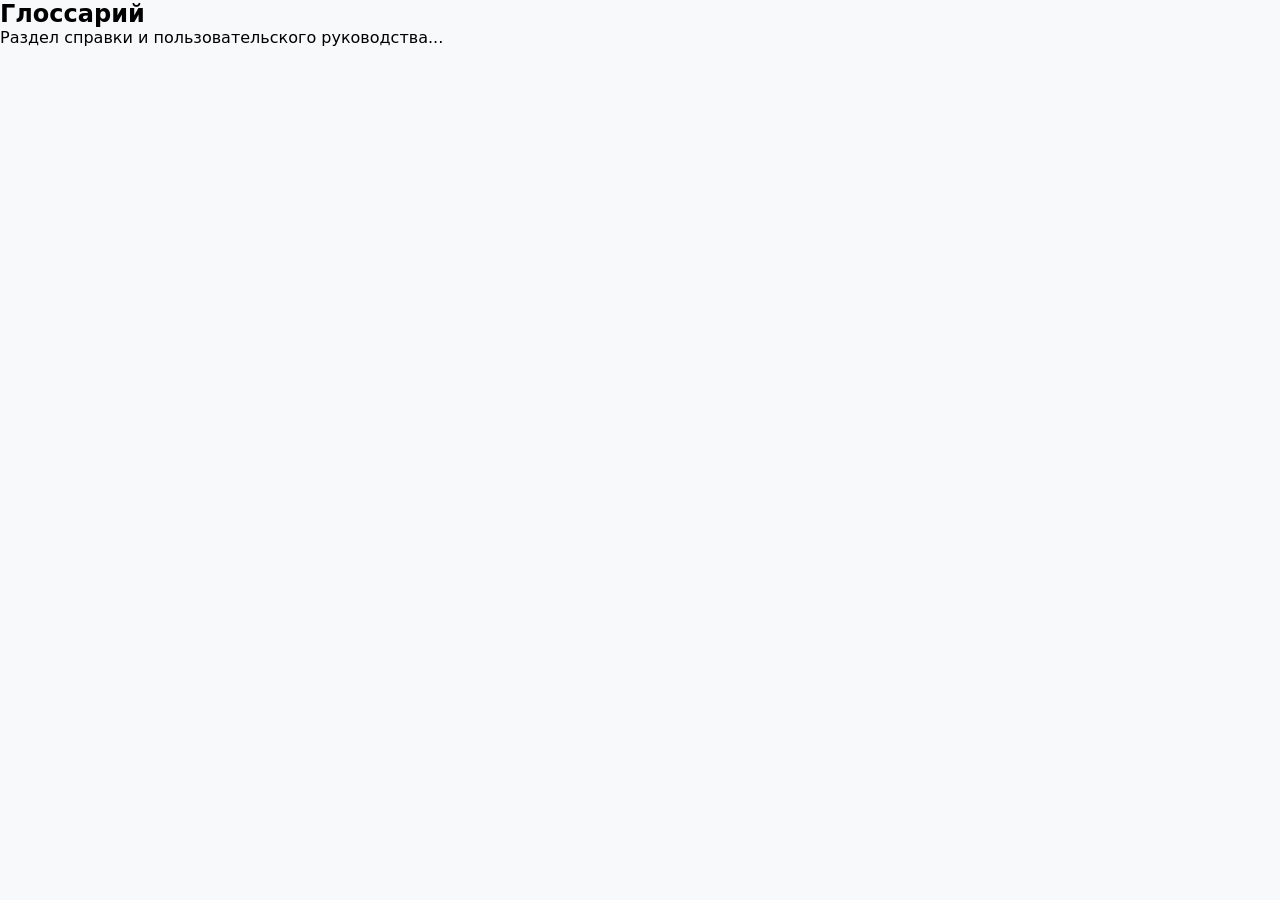
==== static/html/help.html @ 81557781 "Сделана кнопка "?" для главного окна и форма Глоссария для него" ====
<!DOCTYPE html>
<html lang="ru">
<head>
    <meta charset="UTF-8">
    <meta name="viewport" content="width=device-width, initial-scale=1.0">
    <title>Help Page </title>
    <link rel="stylesheet" href="/static/css/style.css">
    <link rel="stylesheet" href="/static/css/help.css">
</head>
<body>
    <div class="help-main-card">
        <h2>Глоссарий</h2>
        <p>Раздел справки и пользовательского руководства...</p>
        </div>

</body>
</html>
---- static/css/style.css ----
html, body {
    /* Минимальная ширина всей страницы должна быть не меньше вашей формы + запас под кнопки */
    min-width: 1900px !important; /* Настройте это число (например, 850px или 900px), чтобы влезли и форма, и кнопки справа */
    overflow-x: auto !important;  /* Позволяет появляться горизонтальной прокрутке */
}

* {
    margin: 0;
    padding: 0;
    box-sizing: border-box;
}

body {
    font-family: system-ui, sans-serif;
    background-color: #f8f9fa;
    margin: 0;
    height: 100vh;
    display: flex;
    flex-direction: column;
}

header {
    background-color: #1e40af;
    color: white;
    padding: 2px 0px;
    box-shadow: 0 2px 5px rgba(0,0,0,0.1);
    border-radius: 0 0 12px 12px; /* скругление снизу */

}

header h1 {
    font-size: 1.55rem;
    font-weight: 700;
    padding-left: 30px;
}

/* Основной контейнер */
.main-container {
    position: relative;
    display: flex;
    align-items: stretch;
    gap: 10px; /*между фреймами*/
    width: 100%;
    max-width: 1200px;
    min-width: 650px !important;
    box-sizing: border-box;
    margin: 5px 0 0 5px;     /* ещё сильнее влево */
    padding: 0 1px;
}

.form-card {
    align-self: flex-start;
    width: 420px;
    flex-shrink: 0;
    background: white;
    border-radius: 12px;
    box-shadow: 0 4px 15px rgba(0,0,0,0.1);
    padding: 15px;        /* уменьшили отступы внутри карточки */
    box-sizing: border-box;
}

.form-row {
    display: flex;
    justify-content: space-between;
    align-items: center;
    gap: 5px;
    margin-bottom: 10px; /*сократить расстояние между titles+inputs*/

}

.form-label {
    min-width: 120px;
    text-align: right;
    font-weight: 600;
    color: #374151;
    font-size: 1.05rem;
    flex-shrink: 0;
}

.input-field {
    width: 100%;     /* Насильно заставляем инпут занять только ширину карточки */
    box-sizing: border-box;
}

.input-field:focus {
    border-color: #3b82f6;
    outline: none;
    box-shadow: 0 0 0 3px rgba(59, 130, 246, 0.15);
}
/* Чекбоксы */
/* Контейнер для чекбоксов и кнопок */
.controls-row {
    display: flex;
    justify-content: space-between;
    align-items: flex-start;
    margin-top: 10px;
    gap: 40px;
}

.checkboxes {
    display: flex;
    flex-direction: column;
    gap: 12px;
}

.checkbox-label {
    display: flex;
    align-items: center;
    gap: 8px;
    font-size: 1.05rem;
    color: #374151;
    /*cursor: pointer;*/
}

/* Кнопки справа */
.action-buttons {
    display: flex;
    flex-direction: column;
    gap: 5px;
    min-width: 20px;
    margin-left: 20px;
}

.btn-secondary {
    padding: 5px 10px;
    background-color: #64748b;
    color: white;
    border: none;
    border-radius: 8px;
    font-size: 1rem;
    /*cursor: pointer;*/
    transition: background-color 0.2s;
    white-space: nowrap;
}

.btn-secondary:hover {
    background-color: #3b82f6;
}

.input-field {
    width: 260px;
    padding: 12px 16px;
    border: 2px solid #d1d5db;
    border-radius: 8px;
    font-size: 1.05rem;
    color: #1f2937;
}

.input-field::placeholder {
    color: #9ca3af;        /* серый цвет */
    font-style: italic;    /* наклонный текст */
}


.input-field:focus {
    border-color: #3b82f6;
    outline: none;
    box-shadow: 0 0 0 3px rgba(59, 130, 246, 0.15);
}

.ues-row {
    width: 120px;
    flex-shrink: 0;
     /* Задаем четкую ширину для УЭС */
    height: 100px;
    flex-shrink: 0; /* Запрещаем ей сжиматься */
    background: white;
    border-radius: 12px;
    box-shadow: 0 4px 15px rgba(0,0,0,0.1);
    padding: 20px;
    box-sizing: border-box;
}

/*    max-width: 520px;
    margin: 5px 0 0 5px;     /* ещё сильнее влево
    padding: 0 1px;
    */

.option-card2 {
    position: relative;

    width: 180px;
    min-height: 200px;

    background: white;
    border-radius: 12px;
    box-shadow: 0 4px 15px rgba(0,0,0,0.1);

    padding: 15px;
}

.option-title2 {
    font-weight: 600;
    color: #374151;
    font-size: 1.05rem;

    /* Добавляем отступ снизу, чтобы чекбоксы опустились ниже */
    margin-bottom: 6px;
    margin-left: -4px;
    margin-top: -11px;
}

/* Контейнер с чекбоксами (ЛВС, ЦОД) */
.option-content2 {
    display: flex;
    flex-direction: column;
    gap: 4px; /* Расстояние между самими чекбоксами */

    /* ВОТ ЗДЕСЬ двигаем чекбоксы правее относительно заголовка */
    margin-left: 10px;
    font-size: 1.05rem;
    color: #374151;
}
/*фильтр регионов*/

/* Блок "Фильтр по регионам" */

/* Блоки фильтров (УЗС, Регионы, Оборудование) */
.filter-block-region {
    width: 380px;
    flex-shrink: 0;
     /* Задаем четкую ширину для УЭС */
    height: 140px;
    flex-shrink: 0; /* Запрещаем ей сжиматься */
    background: white;
    border-radius: 12px;
    box-shadow: 0 4px 15px rgba(0,0,0,0.1);
    padding: 20px;
    box-sizing: border-box;
}

.filter-title {
    font-weight: 600;
    color: #374151;
    font-size: 1.05rem;
    margin-bottom: 6px;
    margin-left: -4px;
    margin-top: -11px;
}

.filter-content {
    display: grid;
    grid-template-columns: repeat(4, 1fr);
    gap: 8px 30px;
}

.checkbox-item {
    display: flex;
    align-items: center;
    gap: 8px;
    font-size: 1.02rem;
    color: #374151;
    /*cursor: pointer;*/
    white-space: nowrap;
}

.all-checkbox {
    margin-top: 12px;
    padding-top: 0px;

}


/*блок вендоров*/
.filter-block-vendor {
    position: relative;
    width: 700px;
    flex-shrink: 0;
    height: 170px;
    flex-shrink: 0; /* Запрещаем ей сжиматься */
    background: white;
    border-radius: 12px;
    box-shadow: 0 4px 15px rgba(0,0,0,0.1);
    padding: 20px 20px 10px 20px;
    box-sizing: border-box;

}

.filter-title-vendor {
    font-weight: 600;
    color: #374151;
    font-size: 1.05rem;
    margin-bottom: 6px;
    margin-left: -4px;
    margin-top: -11px;
}

.filter-content-vendor {
    display: grid;
    grid-template-columns: repeat(4, 1fr);
    gap: 8px 30px;
}

.checkbox-item-vendor {
    display: flex;
    align-items: center;
    gap: 8px;
    font-size: 1.02rem;
    color: #374151;
    /*cursor: pointer;*/
    white-space: nowrap;
}

.all-checkbox-vendor {
    position: absolute;
    bottom: 10px;           /* расстояние от низа карточки */
    left: 20px;

       /* отступ от левого края */
}

.search-container {
    position: relative;     /* Обязательно: опорная точка для кнопки сохранения */
    display: block;         /* ИСПРАВЛЕНО: убираем flex, чтобы избежать конфликтов */
    text-align: center;     /* ИСПРАВЛЕНО: это гарантированно поставит кнопку "Поиск" строго по центру экрана */
    width: 100%;
    margin-top: -25px;
    margin-bottom: 15px;
    box-sizing: border-box;
    padding: 4px;
}

.btn-search {
    min-width: 170px !important;
    text-align: center;
    width: max-content;      /* ИСПРАВЛЕНО: Кнопка сохранит свою форму и не сожмется */
    background-color: #2563eb;
    color: white;
    border: none;
    border-radius: 10px;
    padding: 12px 30px;      /* Аккуратные внутренние отступы */
    font-size: 1.25rem;
    font-weight: 600;
    cursor: pointer;
    transition: all 0.2s;
    box-shadow: 0 4px 12px rgba(37, 99, 235, 0.3);
    display: block;
    margin-left: 850px !important; /* Подберите этот отступ (примерно половина от 650px минус ширина кнопки) */
    margin-right: auto !important;
}

.btn-search:hover {
    background-color: #1d4ed8;
    transform: translateY(-2px);
    box-shadow: 0 6px 16px rgba(37, 99, 235, 0.4);
}

/*панель вывода*/


/* Панель результатов — ручное позиционирование */
.results-panel {
    flex: 1;              /* Говорим панели: займи всё оставшееся место по вертикали */
    margin: -5px 5px 5px 5px;         /* прижимает к низу */
    background: #ffffff;
    border-radius: 12px;
    box-shadow: 0 4px 15px rgba(0,0,0,0.1);
    overflow: hidden;
    display: flex;
    flex-direction: column;
    min-height: 0;
    max-height: calc(100vh - 250px);

}
/*выводит "выполняется поиск*/

#results-content {
    flex: 1;             /* Занимает всю высоту от top до bottom панели */
    overflow: hidden;    /* Не дает внутреннему <pre> ломать панель */
    background: #ffffff; /* Переносим красивый серый фон сюда */
    padding: 15px;       /* Паддинг для красивых отступов текста от краев */
    box-sizing: border-box;
}

#search-pre {
    background: #ffffff;
    padding: 15px 5px 40px 15px;   /* увеличим нижний padding */
    border-radius: 8px;
    max-height: 75vh;
    overflow-y: auto;
    width: 100%;
    box-sizing: border-box;
    min-height: 0;


}

.btn-search {
    background-color: #2563eb;
    padding: 14px 40px;
    font-size: 1.25rem;
}


.download-container {
    position: absolute;     /* Вырываем из потока */
    right: 5px;             /* Сдвигаем в самый правый край */
    top: 40px;               /* Центрируем по высоте */
    transform: translateY(-50%); /* Идеальное выравнивание по высоте */
    margin: 0;
    padding: 0;
    display: block;

}



/* Кнопка Поиск — большая */


.btn-download {
    width: 180px !important;
    min-width: 180px !important;
    display: inline-block;
    padding: 11px 24px;
    font-size: 1.05rem;
    background-color: #2563eb;
    color: white;
    border: none;
    border-radius: 10px;
    padding: 10px 10px;
    font-size: 0.8rem;
    font-weight: 600;
    cursor: pointer;
    transition: all 0.2s;
    box-shadow: 0 4px 12px rgba(37, 99, 235, 0.3);
    outline: none;
}

.btn-download:hover {
    background-color: #1d4ed8;
    transform: translateY(-2px);
    box-shadow: 0 6px 16px rgba(37, 99, 235, 0.4);
}

/**/

.og-container {
    position: absolute;     /* Вырываем из потока */
    right: 55px;             /* Сдвигаем в самый правый край */
    top: -160px;               /* Центрируем по высоте */
    transform: translateY(-50%); /* Идеальное выравнивание по высоте */
    margin: 0;
    padding: 0;
    display: block;

}

/* Кнопка Поиск — большая */


.og-viewer {
    padding: 11px 24px;
    font-size: 1.05rem;
    background-color: #5563eb;
    color: white;
    border: none;
    border-radius: 10px;
    padding: 8px 30px;
    font-size: 0.8rem;
    font-weight: 600;
    cursor: pointer;
    transition: all 0.2s;
    box-shadow: 0 4px 12px rgba(37, 99, 235, 0.3);
    outline: none;
}

.og-viewer:hover {
    background-color: #5d4ed8;
    transform: translateY(-2px);
    box-shadow: 0 6px 16px rgba(37, 99, 235, 0.4);
}

.nb-container {
    position: absolute;     /* Вырываем из потока */
    right: 55px;             /* Сдвигаем в самый правый край */
    top: -100px;               /* Центрируем по высоте */
    transform: translateY(-50%); /* Идеальное выравнивание по высоте */
    margin: 0;
    padding: 0;
    display: block;

}

/* Кнопка Поиск — большая */


.nb-viewer {
    padding: 11px 24px;
    font-size: 1.05rem;
    background-color: #5563eb;
    color: white;
    border: none;
    border-radius: 10px;
    padding: 10px 30px;
    font-size: 0.8rem;
    font-weight: 600;
    cursor: pointer;
    transition: all 0.2s;
    box-shadow: 0 4px 12px rgba(37, 99, 235, 0.3);
    outline: none;
}

.nb-viewer:hover {
    background-color: #5d4ed8;
    transform: translateY(-2px);
    box-shadow: 0 6px 16px rgba(37, 99, 235, 0.4);
}

/*кнопка help*/



.top-card {
    position: relative; /* ОБЯЗАТЕЛЬНО! */
}

.help-container {
position: absolute;
    top: -35px;      /* Отступ от верхнего края карточки */
    right: 5px;    /* Отступ от правого края карточки */
    z-index: 100;   /* Гарантирует, что кнопка поверх всего и кликабельна */
    margin: 0;      /* Убираем любые отрицательные маржины! */
    padding: 0;
}

.btn-help {
    display: inline-flex;
    align-items: center;
    justify-content: center;
    width: 32px;
    height: 32px;
    border-radius: 50%;
    background-color: #e2e8f0;
    color: #475569;
    border: 1px solid #cbd5e1;
    font-size: 16px;
    font-weight: bold;
    cursor: pointer;
    transition: all 0.2s ease;
    padding: 0;
}

.btn-help:hover {
    background-color: #3b82f6; /* Красивый синий при наведении */
    color: #ffffff;
    border-color: #2563eb;
    box-shadow: 0 2px 6px rgba(59, 130, 246, 0.3);
}
---- static/css/help.css ----
html, body, .og-main-card {
    overflow: hidden !important;
}
html::-webkit-scrollbar,
body::-webkit-scrollbar,
.og-main-card::-webkit-scrollbar {
    display: none !important;
    width: 0 !important;
    height: 0 !important;
}
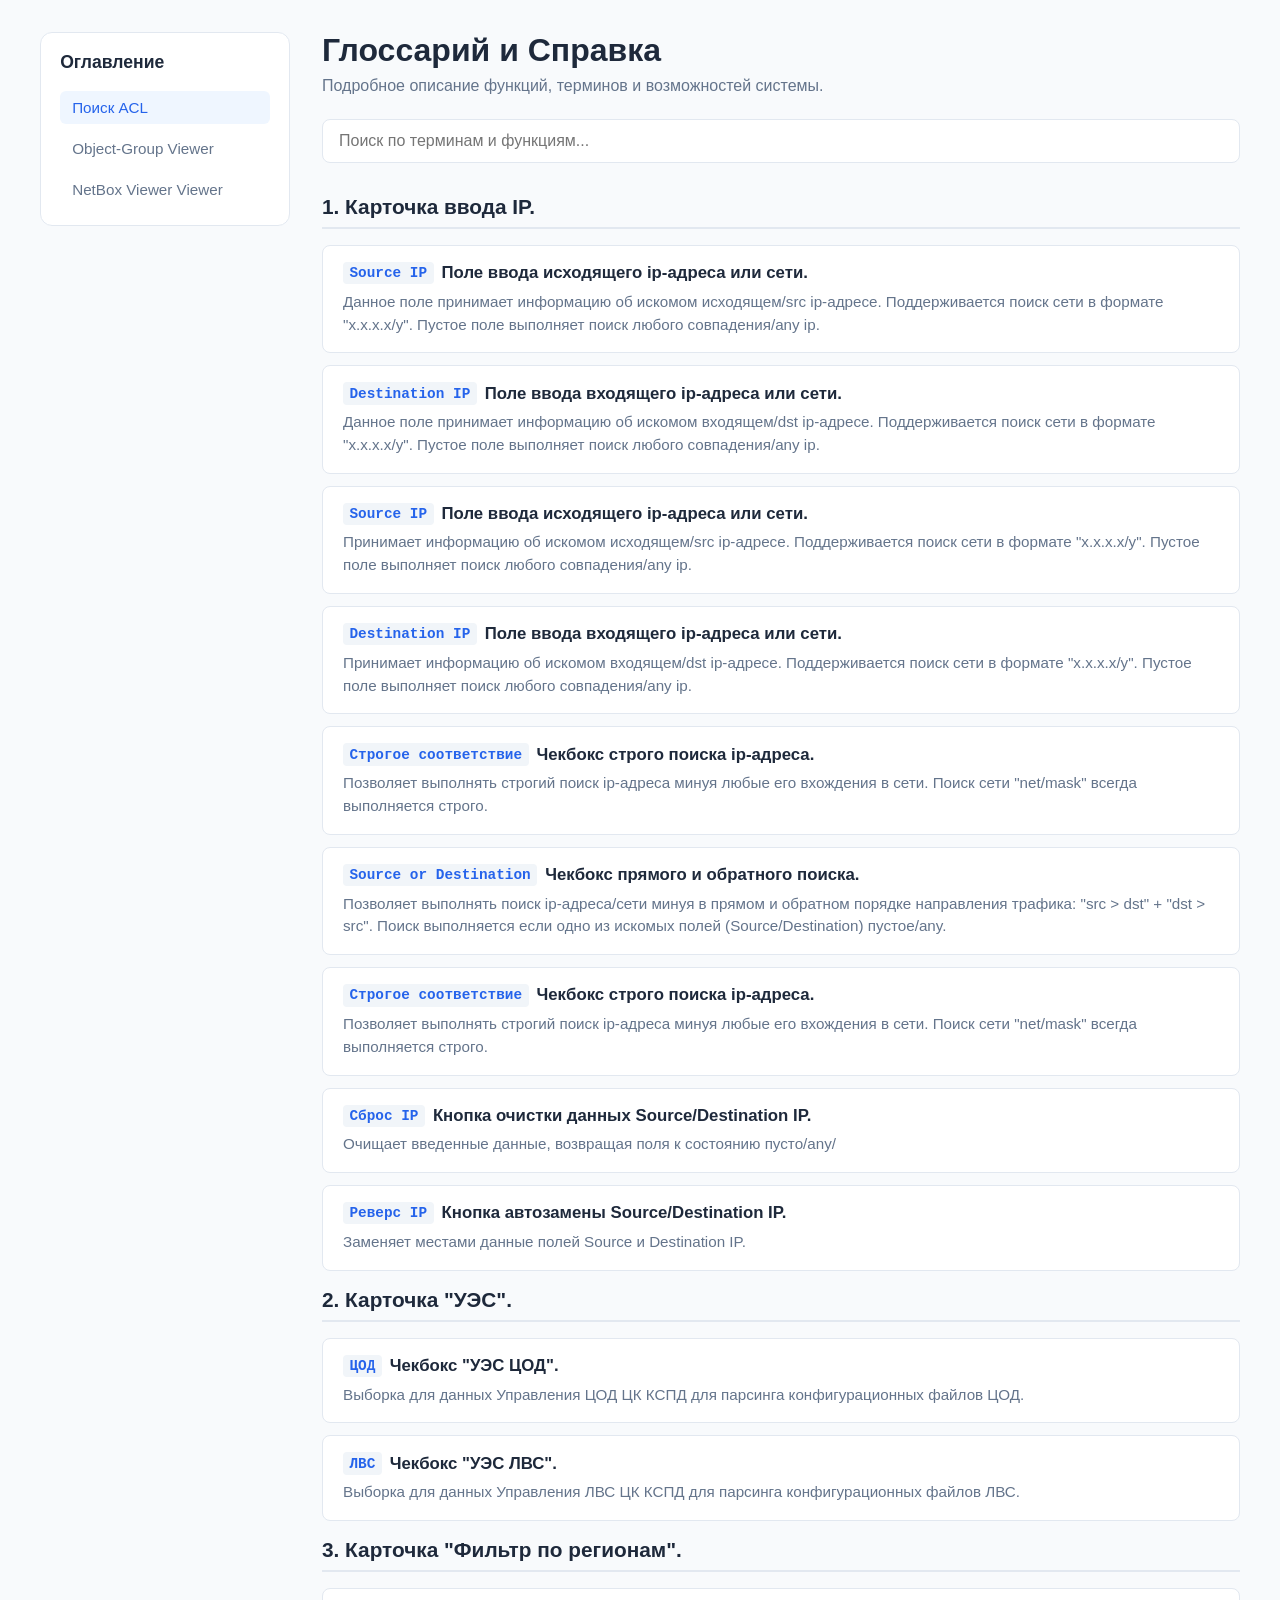
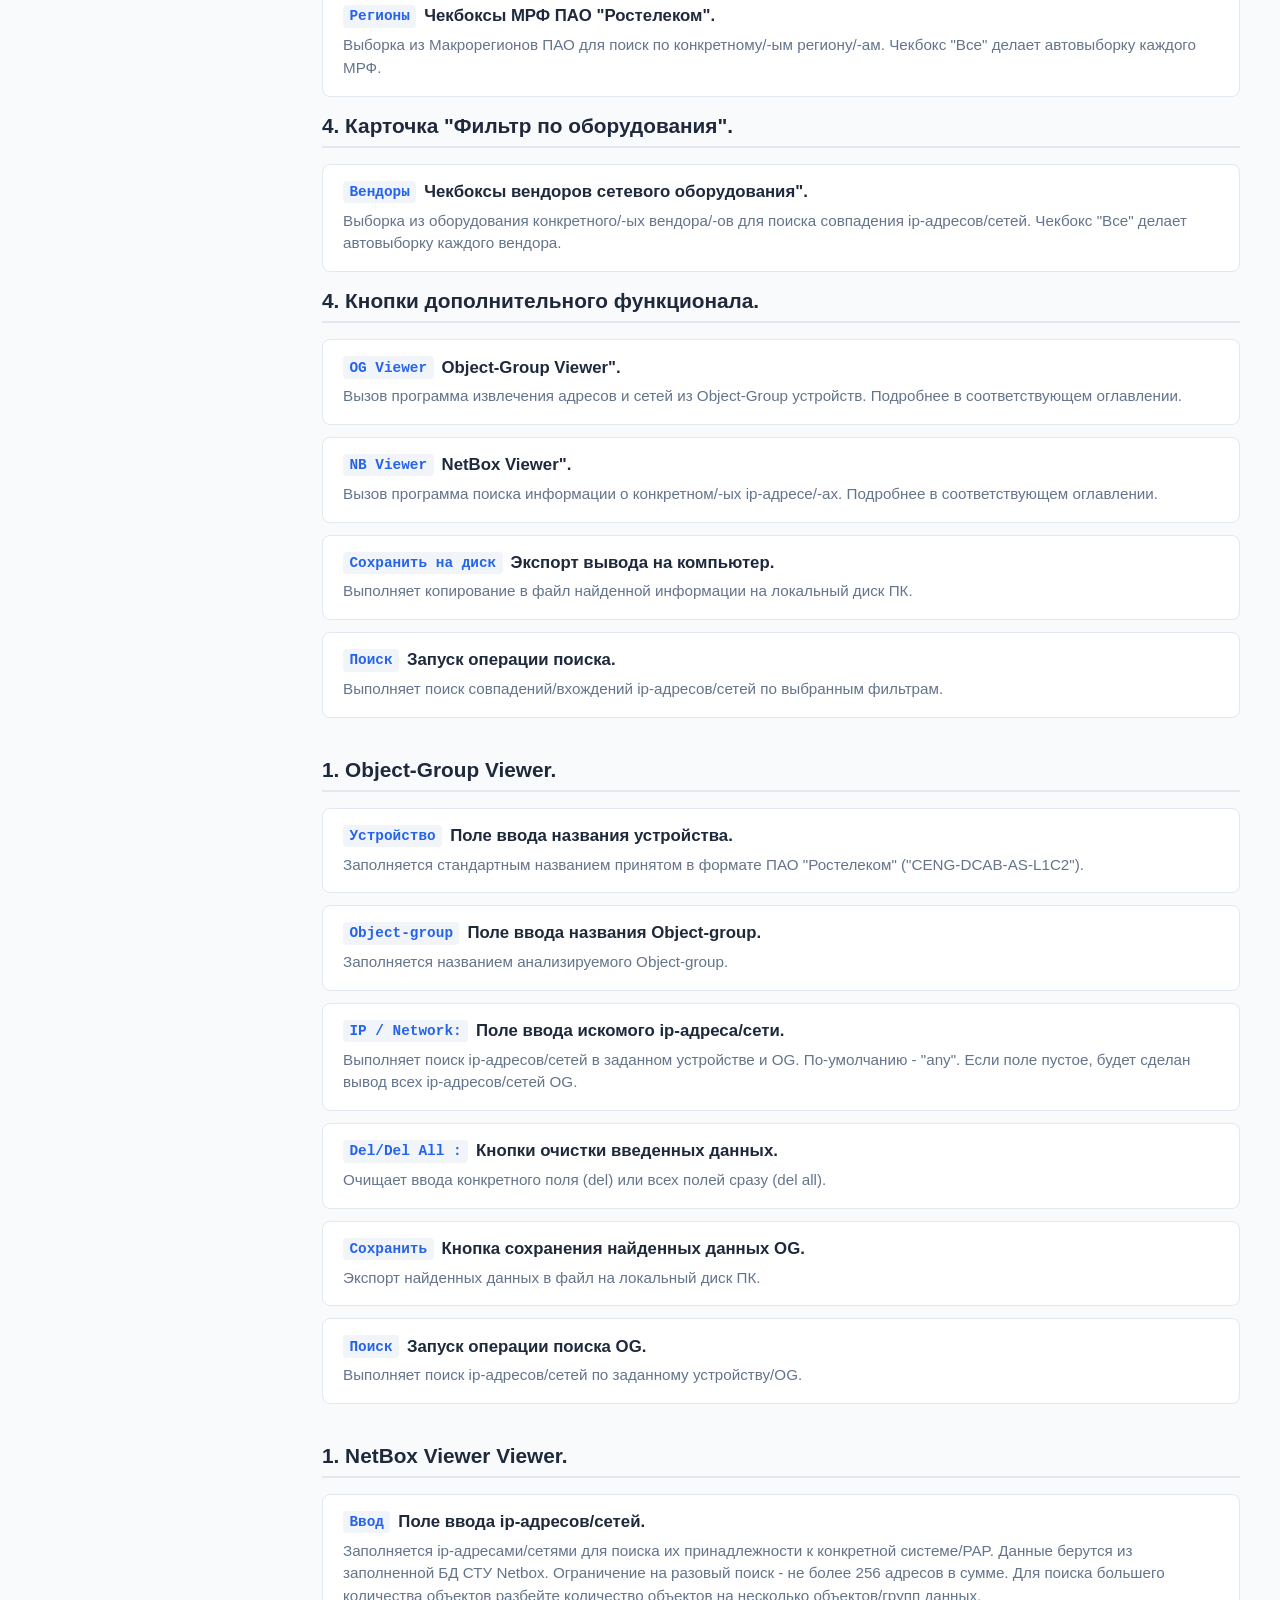
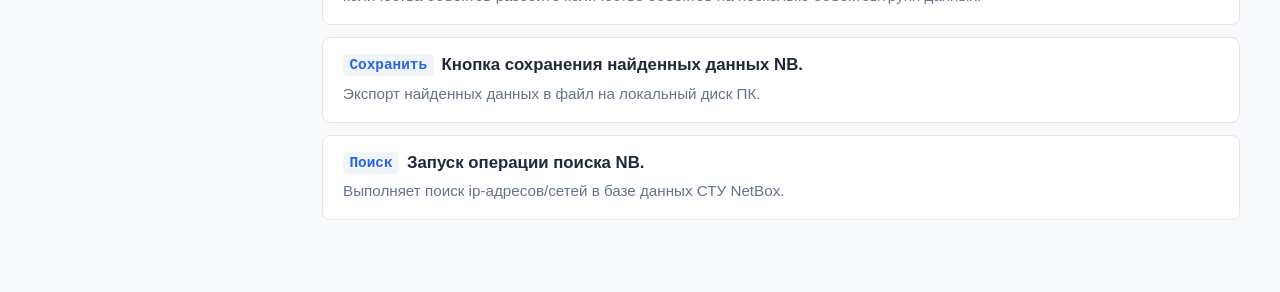
==== commit 941ab3b2: "Страничка глоссария." ====
--- a/static/html/help.html
+++ b/static/html/help.html
@@ -3,15 +3,296 @@
 <head>
     <meta charset="UTF-8">
     <meta name="viewport" content="width=device-width, initial-scale=1.0">
-    <title>Help Page </title>
-    <link rel="stylesheet" href="/static/css/style.css">
+    <title>Глоссарий и Справка</title>
+<!--    <link rel="stylesheet" href="/static/css/style.css">-->
     <link rel="stylesheet" href="/static/css/help.css">
 </head>
 <body>
-    <div class="help-main-card">
-        <h2>Глоссарий</h2>
-        <p>Раздел справки и пользовательского руководства...</p>
-        </div>
-
+    <div class="help-container">
+
+        <!-- Левая панель: Навигация -->
+        <aside class="help-sidebar">
+            <div class="sidebar-sticky">
+                <h3>Оглавление</h3>
+                <nav class="help-nav">
+                    <a href="#block-1" class="nav-link active">Поиск ACL</a>
+                    <a href="#block-2" class="nav-link">Object-Group Viewer</a>
+                    <a href="#block-3" class="nav-link">NetBox Viewer Viewer</a>
+                </nav>
+            </div>
+        </aside>
+
+        <!-- Правая панель: Основной контент -->
+        <main class="help-content">
+
+            <!-- Заголовок и быстрый поиск -->
+            <header class="help-header">
+                <h1>Глоссарий и Справка</h1>
+                <p>Подробное описание функций, терминов и возможностей системы.</p>
+
+                <div class="search-box">
+                    <input type="text" id="helpSearch" placeholder="Поиск по терминам и функциям..." onkeyup="filterHelp()">
+                </div>
+            </header>
+
+            <!-- БЛОК 1 -->
+            <section id="block-1" class="help-section">
+                <h2>1. Карточка ввода IP.</h2>
+
+                <div class="term-card">
+                    <div class="term-title">
+                        <code>Source IP</code> Поле ввода исходящего ip-адреса или сети.
+                    </div>
+                    <div class="term-desc">
+                        Данное поле принимает информацию об искомом исходящем/src ip-адресе. Поддерживается поиcк сети в формате "x.x.x.x/y".
+                        Пустое поле выполняет поиск любого совпадения/any ip.
+                    </div>
+                </div>
+                 <div class="term-card">
+                    <div class="term-title">
+                        <code>Destination IP</code> Поле ввода входящего ip-адреса или сети.
+                    </div>
+                    <div class="term-desc">
+                        Данное поле принимает информацию об искомом входящем/dst ip-адресе. Поддерживается поиcк сети в формате "x.x.x.x/y".
+                        Пустое поле выполняет поиск любого совпадения/any ip.
+                    </div>
+                </div>
+                                <div class="term-card">
+                    <div class="term-title">
+                        <code>Source IP</code> Поле ввода исходящего ip-адреса или сети.
+                    </div>
+                    <div class="term-desc">
+                        Принимает информацию об искомом исходящем/src ip-адресе. Поддерживается поиcк сети в формате "x.x.x.x/y".
+                        Пустое поле выполняет поиск любого совпадения/any ip.
+                    </div>
+                </div>
+                 <div class="term-card">
+                    <div class="term-title">
+                        <code>Destination IP</code> Поле ввода входящего ip-адреса или сети.
+                    </div>
+                    <div class="term-desc">
+                        Принимает информацию об искомом входящем/dst ip-адресе. Поддерживается поиcк сети в формате "x.x.x.x/y".
+                        Пустое поле выполняет поиск любого совпадения/any ip.
+                    </div>
+                </div>
+
+                <div class="term-card">
+                    <div class="term-title">
+                        <code>Строгое соответствие</code> Чекбокс строго поиска ip-адреса.
+                    </div>
+                    <div class="term-desc">
+                        Позволяет выполнять строгий поиск ip-адреса минуя любые его вхождения в сети.
+                        Поиск сети "net/mask" всегда выполняется строго.
+                    </div>
+                </div>
+
+                            <div class="term-card">
+                    <div class="term-title">
+                        <code>Source or Destination</code> Чекбокс прямого и обратного поиска.
+                    </div>
+                    <div class="term-desc">
+                        Позволяет выполнять поиск ip-адреса/сети минуя в прямом и обратном порядке направления трафика: "src > dst" + "dst > src".
+                        Поиск выполняется если одно из искомых полей (Source/Destination) пустое/any.
+                    </div>
+                </div>
+
+                           <div class="term-card">
+                    <div class="term-title">
+                        <code>Строгое соответствие</code> Чекбокс строго поиска ip-адреса.
+                    </div>
+                    <div class="term-desc">
+                        Позволяет выполнять строгий поиск ip-адреса минуя любые его вхождения в сети.
+                        Поиск сети "net/mask" всегда выполняется строго.
+                    </div>
+                </div>
+
+            <div class="term-card">
+                    <div class="term-title">
+                        <code>Сброс IP</code> Кнопка очистки данных Source/Destination IP.
+                    </div>
+                    <div class="term-desc">
+                    Очищает введенные данные, возвращая поля к состоянию пусто/any/
+                    </div>
+                </div>
+           <div class="term-card">
+                    <div class="term-title">
+                        <code>Реверс IP</code> Кнопка автозамены Source/Destination IP.
+                    </div>
+                    <div class="term-desc">
+                    Заменяет местами данные полей Source и Destination IP.
+                    </div>
+                </div>
+            <h2>2. Карточка "УЭС".</h2>
+            <div class="term-card">
+                    <div class="term-title">
+                        <code>ЦОД</code> Чекбокс "УЭС ЦОД".
+                    </div>
+                    <div class="term-desc">
+                    Выборка для данных Управления ЦОД ЦК КСПД для парсинга конфигурационных файлов ЦОД.
+                    </div>
+                </div>
+           <div class="term-card">
+                    <div class="term-title">
+                       <code>ЛВС</code> Чекбокс "УЭС ЛВС".
+                    </div>
+                    <div class="term-desc">
+                    Выборка для данных Управления ЛВС ЦК КСПД для парсинга конфигурационных файлов ЛВС.
+                    </div>
+                </div>
+
+                       <h2>3. Карточка "Фильтр по регионам".</h2>
+            <div class="term-card">
+                    <div class="term-title">
+                        <code>Регионы</code> Чекбоксы МРФ ПАО "Ростелеком".
+                    </div>
+                    <div class="term-desc">
+                    Выборка из Макрорегионов ПАО для поиск по конкретному/-ым региону/-ам.
+                    Чекбокс "Все" делает автовыборку каждого МРФ.
+                    </div>
+                </div>
+                <h2>4. Карточка "Фильтр по оборудования".</h2>
+           <div class="term-card">
+                    <div class="term-title">
+                    <code>Вендоры</code> Чекбоксы вендоров сетевого оборудования".</div>
+                    <div class="term-desc">
+                    Выборка из оборудования конкретного/-ых вендора/-ов для поиска совпадения ip-адресов/сетей.
+                    Чекбокс "Все" делает автовыборку каждого вендора.
+                    </div>
+                </div>
+                <h2>4. Кнопки дополнительного функционала.</h2>
+                <div class="term-card">
+                    <div class="term-title">
+                    <code>OG Viewer</code> Object-Group Viewer".</div>
+                    <div class="term-desc">
+                    Вызов программа извлечения адресов и сетей из Object-Group устройств.
+                        Подробнее в соответствующем оглавлении.
+                    </div>
+                </div>
+                                <div class="term-card">
+                    <div class="term-title">
+                    <code>NB Viewer</code> NetBox Viewer".</div>
+                    <div class="term-desc">
+                    Вызов программа поиска информации о конкретном/-ых ip-адресе/-ах.
+                        Подробнее в соответствующем оглавлении.
+                    </div>
+                </div>
+                    <div class="term-card">
+                    <div class="term-title">
+                    <code>Сохранить на диск</code> Экспорт вывода на компьютер.</div>
+                    <div class="term-desc">
+                    Выполняет копирование в файл найденной информации на локальный диск ПК.
+                    </div>
+                </div>
+                       <div class="term-card">
+                    <div class="term-title">
+                    <code>Поиск</code> Запуск операции поиска.</div>
+                    <div class="term-desc">
+                    Выполняет поиск совпадений/вхождений ip-адресов/сетей по выбранным фильтрам.
+                    </div>
+                </div>
+            </section>
+            <section id="block-2" class="help-section">
+                <h2>1. Object-Group Viewer.</h2>
+                                                <div class="term-card">
+                    <div class="term-title">
+                    <code>Устройство</code> Поле ввода названия устройства.</div>
+                    <div class="term-desc">
+                        Заполняется стандартным названием принятом в формате ПАО "Ростелеком" ("CENG-DCAB-AS-L1C2").
+                    </div>
+                </div>
+                    <div class="term-card">
+                    <div class="term-title">
+                    <code>Object-group</code> Поле ввода названия Object-group.</div>
+                    <div class="term-desc">
+                    Заполняется названием анализируемого Object-group.
+                    </div>
+                </div>
+                       <div class="term-card">
+                    <div class="term-title">
+                    <code>IP / Network:</code>Поле ввода искомого ip-адреса/сети.</div>
+                    <div class="term-desc">
+                    Выполняет поиск ip-адресов/сетей в заданном устройстве и OG.
+                        По-умолчанию - "any". Если поле пустое, будет сделан вывод всех ip-адресов/сетей OG.
+
+                    </div>
+                </div>
+                    <div class="term-card">
+                    <div class="term-title">
+                    <code>Del/Del All :</code>Кнопки очистки введенных данных.</div>
+                    <div class="term-desc">
+                    Очищает ввода конкретного поля (del) или всех полей сразу (del all).
+                    </div>
+                </div>
+                    <div class="term-card">
+                    <div class="term-title">
+                    <code>Сохранить</code>Кнопка сохранения найденных данных OG.</div>
+                    <div class="term-desc">
+                    Экспорт найденных данных в файл на локальный диск ПК.
+                    </div>
+                </div>
+                       <div class="term-card">
+                    <div class="term-title">
+                    <code>Поиск</code> Запуск операции поиска OG.</div>
+                    <div class="term-desc">
+                    Выполняет поиск ip-адресов/сетей по заданному устройству/OG.
+                    </div>
+                </div>
+                  </section>
+                        <section id="block-3" class="help-section">
+                <h2>1. NetBox Viewer Viewer.</h2>
+                                                <div class="term-card">
+                    <div class="term-title">
+                    <code>Ввод</code> Поле ввода ip-адресов/сетей.</div>
+                    <div class="term-desc">
+                        Заполняется ip-адресами/сетями для поиска их принадлежности к конкретной системе/PAP.
+                        Данные берутся из заполненной БД СТУ Netbox.
+                        Ограничение на разовый поиск - не более 256 адресов в сумме.
+                        Для поиска большего количества объектов разбейте количество объектов на несколько объектов/групп данных.
+
+                    </div>
+                </div>
+
+                     <div class="term-card">
+                    <div class="term-title">
+                    <code>Сохранить</code>Кнопка сохранения найденных данных NB.</div>
+                    <div class="term-desc">
+                    Экспорт найденных данных в файл на локальный диск ПК.
+                    </div>
+                </div>
+                       <div class="term-card">
+                    <div class="term-title">
+                    <code>Поиск</code> Запуск операции поиска NB.</div>
+                    <div class="term-desc">
+                    Выполняет поиск ip-адресов/сетей в базе данных СТУ NetBox.
+                    </div>
+                </div>
+                  </section>
+
+
+
+
+
+
+            <!-- БЛОК 2 -->
+
+        </main>
+    </div>
+
+    <!-- Простой скрипт для фильтрации терминов на лету -->
+    <script>
+        function filterHelp() {
+            const input = document.getElementById('helpSearch').value.toLowerCase();
+            const cards = document.getElementsByClassName('term-card');
+
+            for (let card of cards) {
+                const text = card.textContent.toLowerCase();
+                if (text.includes(input)) {
+                    card.style.display = "block";
+                } else {
+                    card.style.display = "none";
+                }
+            }
+        }
+    </script>
 </body>
 </html>
--- a/static/css/help.css
+++ b/static/css/help.css
@@ -1,10 +1,179 @@
-html, body, .og-main-card {
-    overflow: hidden !important;
+
+
+html, body {
+    /* ЗАМЕНИТЕ overflow: hidden на auto или scroll */
+/*    overflow-y: auto;*/
+
+    /* Если задана фиксированная высота 100vh — уберите её или измените */
+    min-height: 100vh;
 }
-html::-webkit-scrollbar,
-body::-webkit-scrollbar,
-.og-main-card::-webkit-scrollbar {
-    display: none !important;
-    width: 0 !important;
-    height: 0 !important;
+/* Базовые переменные цвета */
+:root {
+    --bg-color: #f8fafc;
+    --card-bg: #ffffff;
+    --text-primary: #1e293b;
+    --text-secondary: #64748b;
+    --accent-color: #2563eb;
+    --border-color: #e2e8f0;
+    --code-bg: #f1f5f9;
+}
+
+body {
+    background-color: var(--bg-color);
+    color: var(--text-primary);
+    font-family: -apple-system, BlinkMacSystemFont, "Segoe UI", Roboto, sans-serif;
+    margin: 0;
+    padding: 0;
+}
+
+/* Главный макет */
+.help-container {
+    display: flex;
+    max-width: 1200px;
+    margin: 0 auto;
+    padding: 2rem 1rem;
+    gap: 2rem;
+    min-height: 100vh;
+    height: auto;
+}
+
+/* Боковое меню */
+.help-sidebar {
+    width: 250px;
+    flex-shrink: 0;
+}
+
+.sidebar-sticky {
+    position: sticky;
+    top: 2rem;
+    background: var(--card-bg);
+    padding: 1.2rem;
+    border-radius: 12px;
+    border: 1px solid var(--border-color);
+}
+
+.sidebar-sticky h3 {
+    margin-top: 0;
+    font-size: 1.1rem;
+    color: var(--text-primary);
+}
+
+.help-nav {
+    display: flex;
+    flex-direction: column;
+    gap: 0.5rem;
+}
+
+.nav-link {
+    color: var(--text-secondary);
+    text-decoration: none;
+    padding: 0.5rem 0.75rem;
+    border-radius: 6px;
+    font-size: 0.95rem;
+    transition: all 0.2s ease;
+}
+
+.nav-link:hover, .nav-link.active {
+    background-color: #eff6ff;
+    color: var(--accent-color);
+    font-weight: 500;
+}
+
+/* Основной контент */
+.help-content {
+    flex-grow: 1;
+}
+
+.help-header {
+    margin-bottom: 2rem;
+}
+
+.help-header h1 {
+    margin: 0 0 0.5rem 0;
+    font-size: 2rem;
+}
+
+.help-header p {
+    color: var(--text-secondary);
+    margin: 0 0 1.5rem 0;
+}
+
+/* Поисковая строка */
+.search-box input {
+    width: 100%;
+    padding: 0.75rem 1rem;
+    border: 1px solid var(--border-color);
+    border-radius: 8px;
+    font-size: 1rem;
+    outline: none;
+    box-sizing: border-box;
+    transition: border-color 0.2s;
+}
+
+.search-box input:focus {
+    border-color: var(--accent-color);
+    box-shadow: 0 0 0 3px rgba(37, 99, 235, 0.1);
+}
+
+/* Разделы и Карточки */
+.help-section {
+    margin-bottom: 2.5rem;
+}
+
+.help-section h2 {
+    font-size: 1.3rem;
+    border-bottom: 2px solid var(--border-color);
+    padding-bottom: 0.5rem;
+    margin-bottom: 1rem;
+}
+
+.term-card {
+    background: var(--card-bg);
+    border: 1px solid var(--border-color);
+    border-radius: 8px;
+    padding: 1rem 1.25rem;
+    margin-bottom: 0.75rem;
+    transition: transform 0.15s ease, box-shadow 0.15s ease;
+}
+
+.term-card:hover {
+    transform: translateY(-2px);
+    box-shadow: 0 4px 12px rgba(0, 0, 0, 0.05);
+}
+
+.term-title {
+    font-weight: 600;
+    font-size: 1.05rem;
+    margin-bottom: 0.4rem;
+    display: flex;
+    align-items: center;
+    gap: 0.5rem;
+}
+
+.term-title code {
+    background-color: var(--code-bg);
+    color: var(--accent-color);
+    padding: 0.2rem 0.4rem;
+    border-radius: 4px;
+    font-family: monospace;
+    font-size: 0.9rem;
+}
+
+.term-desc {
+    color: var(--text-secondary);
+    line-height: 1.5;
+    font-size: 0.95rem;
+}
+
+/* Адаптивность для мобильных устройств */
+@media (max-width: 768px) {
+    .help-container {
+        flex-direction: column;
+    }
+    .help-sidebar {
+        width: 100%;
+    }
+    .sidebar-sticky {
+        position: static;
+    }
 }
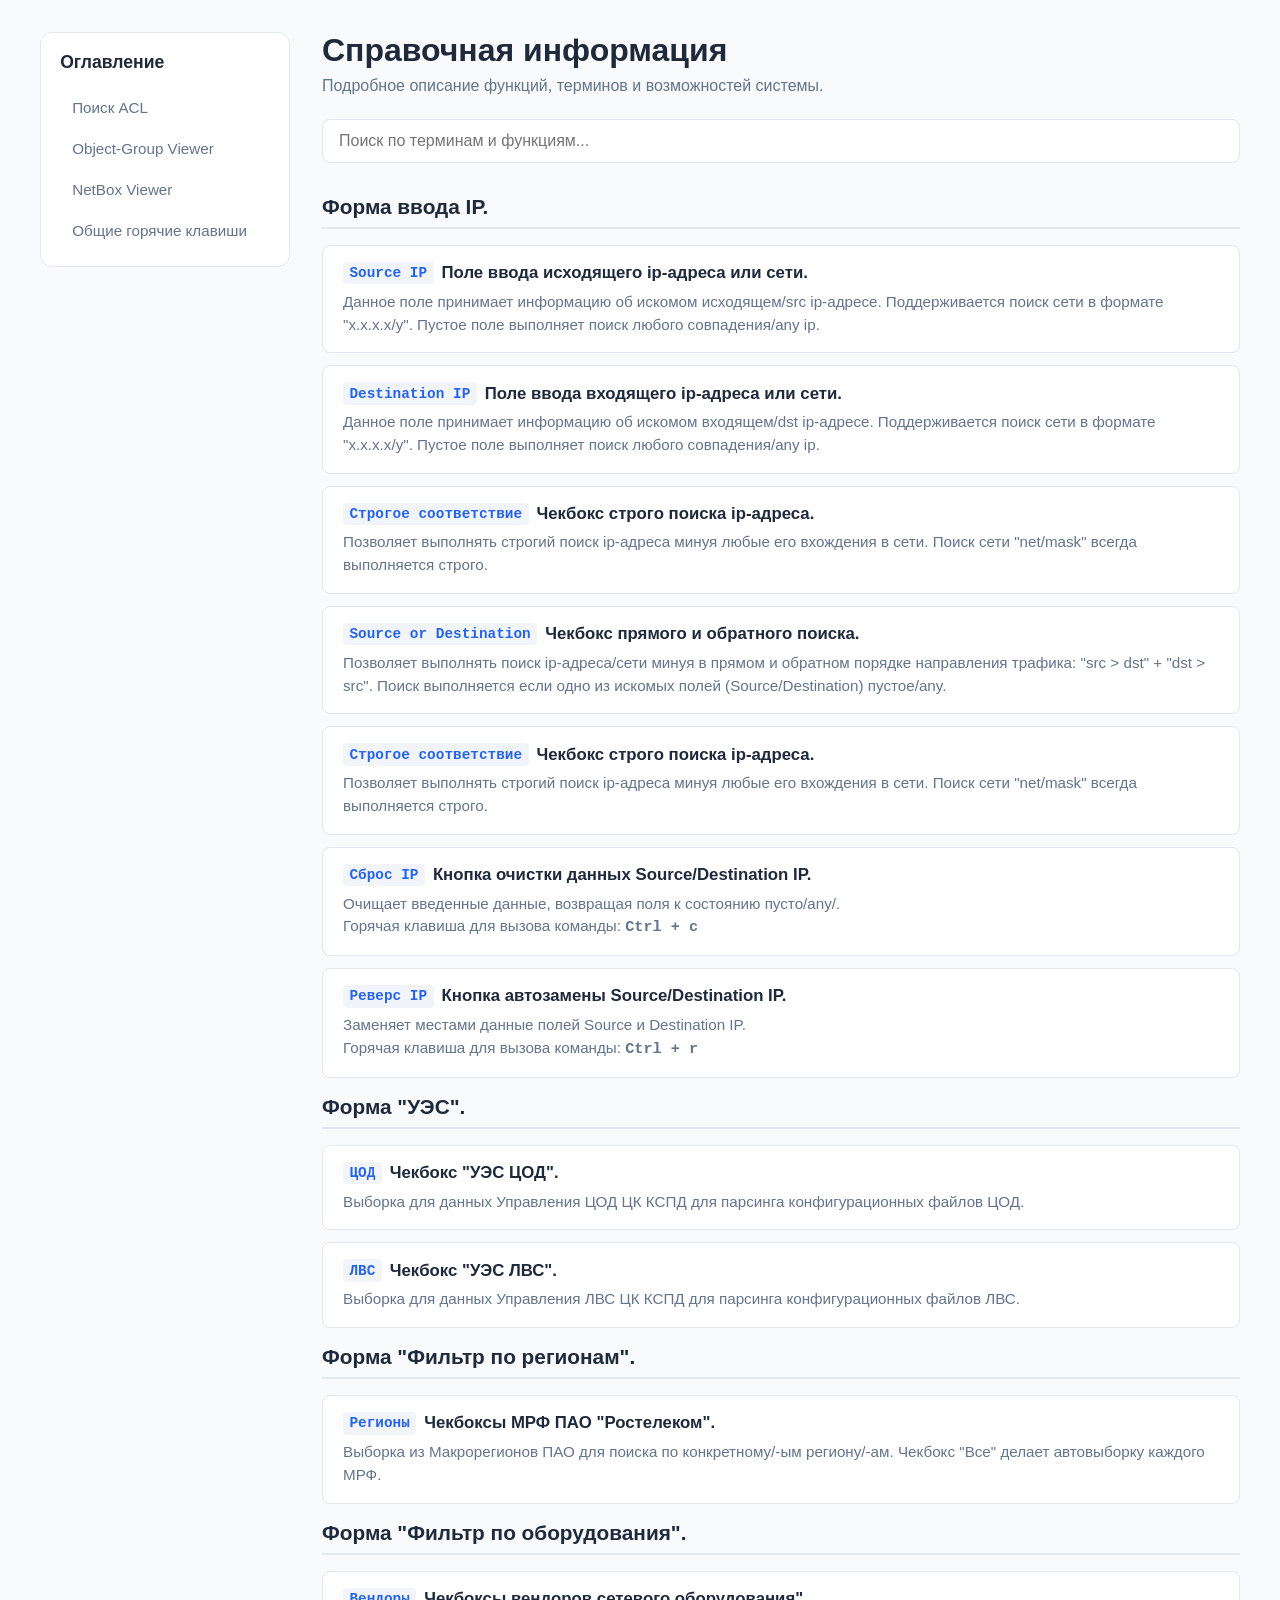
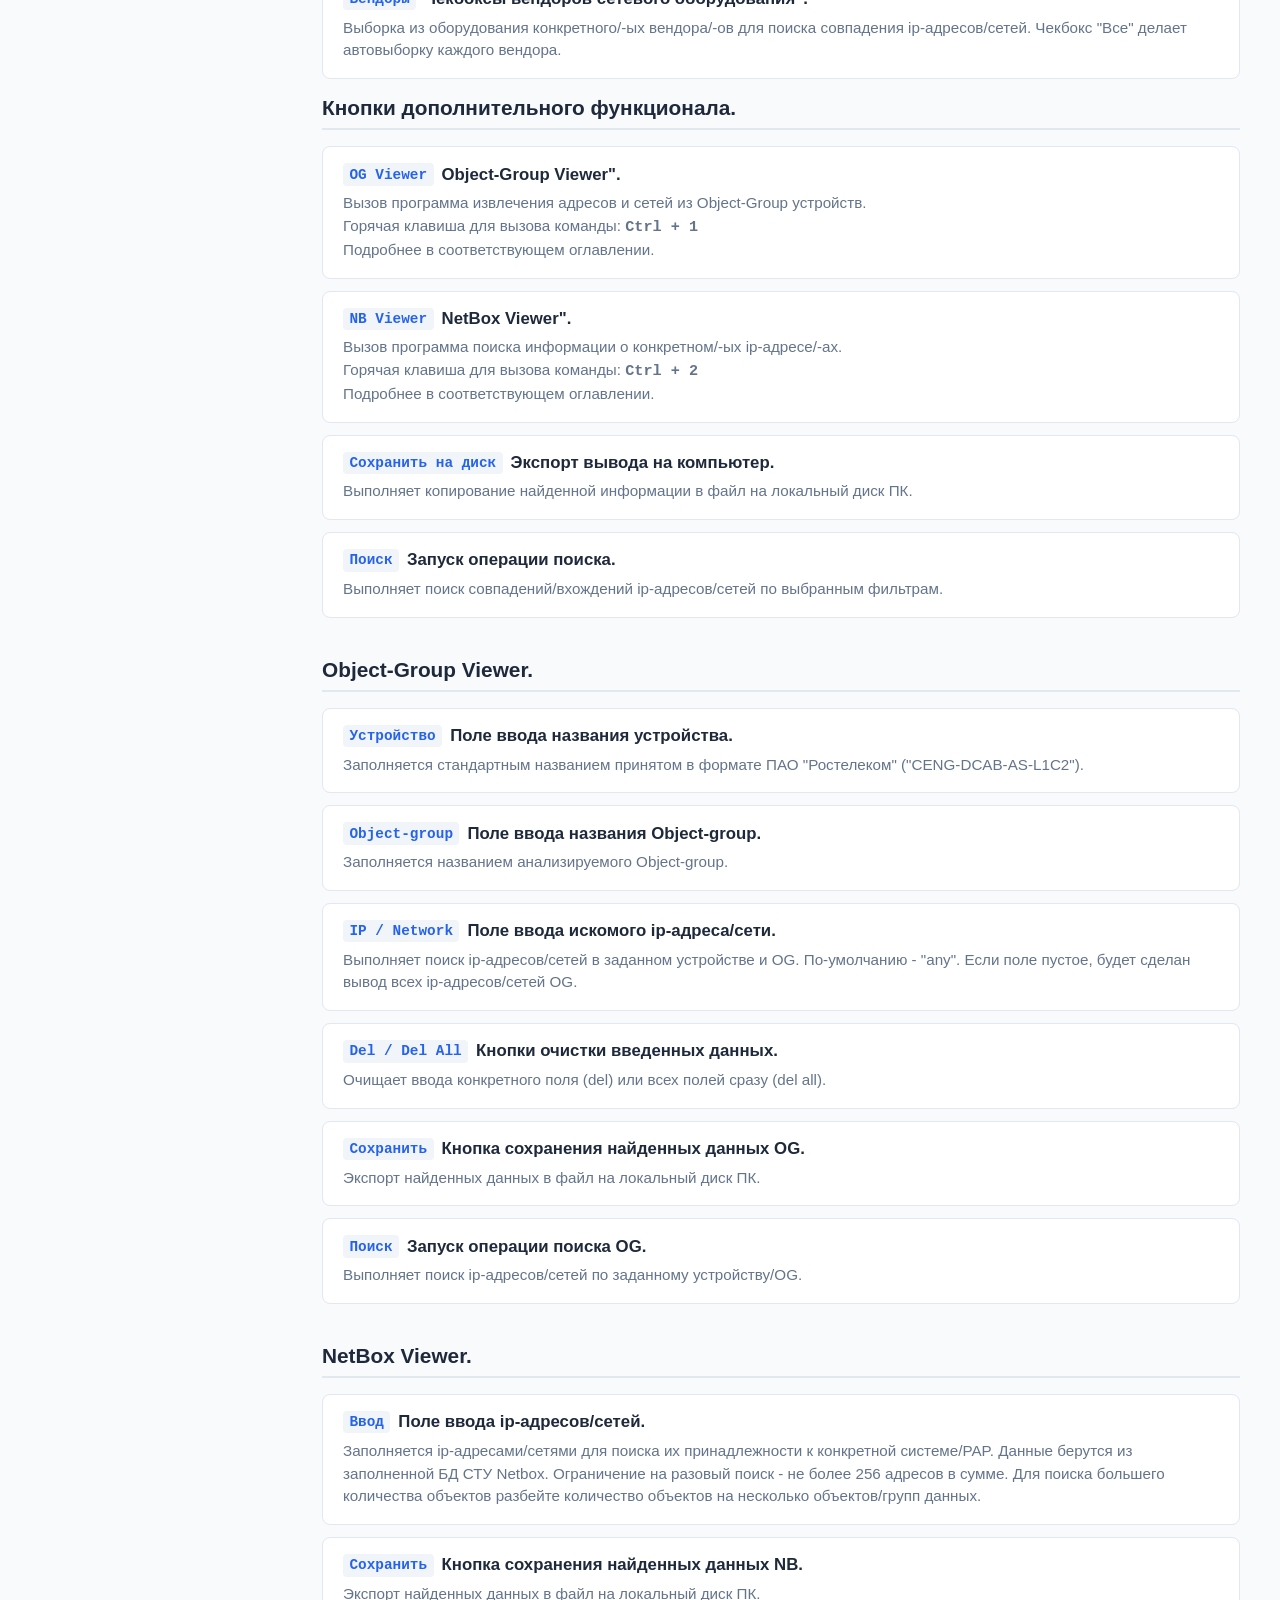
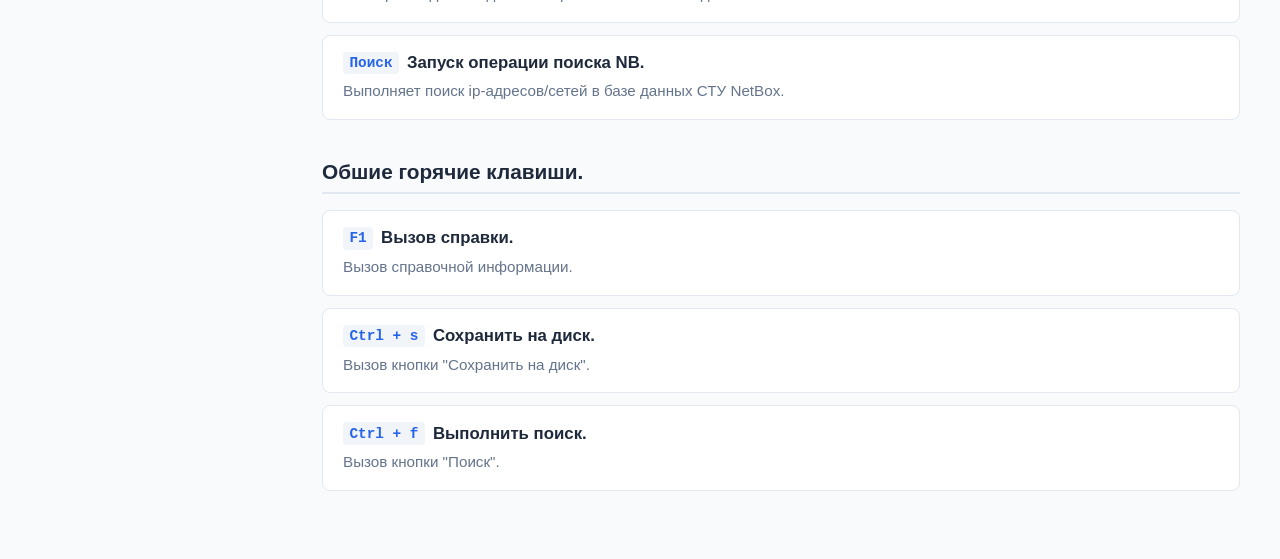
==== commit c7079e01: "Страничка глоссария доделанная. Микрооптимизации." ====
--- a/static/html/help.html
+++ b/static/html/help.html
@@ -3,7 +3,7 @@
 <head>
     <meta charset="UTF-8">
     <meta name="viewport" content="width=device-width, initial-scale=1.0">
-    <title>Глоссарий и Справка</title>
+    <title>Справочная информация</title>
 <!--    <link rel="stylesheet" href="/static/css/style.css">-->
     <link rel="stylesheet" href="/static/css/help.css">
 </head>
@@ -15,9 +15,10 @@
             <div class="sidebar-sticky">
                 <h3>Оглавление</h3>
                 <nav class="help-nav">
-                    <a href="#block-1" class="nav-link active">Поиск ACL</a>
+                    <a href="#block-1" class="nav-link">Поиск ACL</a>
                     <a href="#block-2" class="nav-link">Object-Group Viewer</a>
-                    <a href="#block-3" class="nav-link">NetBox Viewer Viewer</a>
+                    <a href="#block-3" class="nav-link">NetBox Viewer</a>
+                     <a href="#block-4" class="nav-link">Общие горячие клавиши</a>
                 </nav>
             </div>
         </aside>
@@ -27,7 +28,7 @@
 
             <!-- Заголовок и быстрый поиск -->
             <header class="help-header">
-                <h1>Глоссарий и Справка</h1>
+                <h1>Справочная информация</h1>
                 <p>Подробное описание функций, терминов и возможностей системы.</p>
 
                 <div class="search-box">
@@ -37,7 +38,7 @@
 
             <!-- БЛОК 1 -->
             <section id="block-1" class="help-section">
-                <h2>1. Карточка ввода IP.</h2>
+                <h2>Форма ввода IP.</h2>
 
                 <div class="term-card">
                     <div class="term-title">
@@ -57,24 +58,6 @@
                         Пустое поле выполняет поиск любого совпадения/any ip.
                     </div>
                 </div>
-                                <div class="term-card">
-                    <div class="term-title">
-                        <code>Source IP</code> Поле ввода исходящего ip-адреса или сети.
-                    </div>
-                    <div class="term-desc">
-                        Принимает информацию об искомом исходящем/src ip-адресе. Поддерживается поиcк сети в формате "x.x.x.x/y".
-                        Пустое поле выполняет поиск любого совпадения/any ip.
-                    </div>
-                </div>
-                 <div class="term-card">
-                    <div class="term-title">
-                        <code>Destination IP</code> Поле ввода входящего ip-адреса или сети.
-                    </div>
-                    <div class="term-desc">
-                        Принимает информацию об искомом входящем/dst ip-адресе. Поддерживается поиcк сети в формате "x.x.x.x/y".
-                        Пустое поле выполняет поиск любого совпадения/any ip.
-                    </div>
-                </div>
 
                 <div class="term-card">
                     <div class="term-title">
@@ -111,7 +94,8 @@
                         <code>Сброс IP</code> Кнопка очистки данных Source/Destination IP.
                     </div>
                     <div class="term-desc">
-                    Очищает введенные данные, возвращая поля к состоянию пусто/any/
+                    Очищает введенные данные, возвращая поля к состоянию пусто/any/.<br>
+                        Горячая клавиша для вызова команды: <code><b>Ctrl + c</b></code>
                     </div>
                 </div>
            <div class="term-card">
@@ -119,10 +103,11 @@
                         <code>Реверс IP</code> Кнопка автозамены Source/Destination IP.
                     </div>
                     <div class="term-desc">
-                    Заменяет местами данные полей Source и Destination IP.
-                    </div>
-                </div>
-            <h2>2. Карточка "УЭС".</h2>
+                    Заменяет местами данные полей Source и Destination IP.<br>
+                        Горячая клавиша для вызова команды: <code><b>Ctrl + r</b></code>
+                    </div>
+                </div>
+            <h2>Форма "УЭС".</h2>
             <div class="term-card">
                     <div class="term-title">
                         <code>ЦОД</code> Чекбокс "УЭС ЦОД".
@@ -140,17 +125,17 @@
                     </div>
                 </div>
 
-                       <h2>3. Карточка "Фильтр по регионам".</h2>
+                       <h2>Форма "Фильтр по регионам".</h2>
             <div class="term-card">
                     <div class="term-title">
                         <code>Регионы</code> Чекбоксы МРФ ПАО "Ростелеком".
                     </div>
                     <div class="term-desc">
-                    Выборка из Макрорегионов ПАО для поиск по конкретному/-ым региону/-ам.
+                    Выборка из Макрорегионов ПАО для поиска по конкретному/-ым региону/-ам.
                     Чекбокс "Все" делает автовыборку каждого МРФ.
                     </div>
                 </div>
-                <h2>4. Карточка "Фильтр по оборудования".</h2>
+                <h2>Форма "Фильтр по оборудования".</h2>
            <div class="term-card">
                     <div class="term-title">
                     <code>Вендоры</code> Чекбоксы вендоров сетевого оборудования".</div>
@@ -159,12 +144,13 @@
                     Чекбокс "Все" делает автовыборку каждого вендора.
                     </div>
                 </div>
-                <h2>4. Кнопки дополнительного функционала.</h2>
+                <h2>Кнопки дополнительного функционала.</h2>
                 <div class="term-card">
                     <div class="term-title">
                     <code>OG Viewer</code> Object-Group Viewer".</div>
                     <div class="term-desc">
-                    Вызов программа извлечения адресов и сетей из Object-Group устройств.
+                    Вызов программа извлечения адресов и сетей из Object-Group устройств.<br>
+                        Горячая клавиша для вызова команды: <code><b>Ctrl + 1</b></code><br>
                         Подробнее в соответствующем оглавлении.
                     </div>
                 </div>
@@ -172,7 +158,8 @@
                     <div class="term-title">
                     <code>NB Viewer</code> NetBox Viewer".</div>
                     <div class="term-desc">
-                    Вызов программа поиска информации о конкретном/-ых ip-адресе/-ах.
+                    Вызов программа поиска информации о конкретном/-ых ip-адресе/-ах.<br>
+                        Горячая клавиша для вызова команды: <code><b>Ctrl + 2</b></code><br>
                         Подробнее в соответствующем оглавлении.
                     </div>
                 </div>
@@ -180,7 +167,7 @@
                     <div class="term-title">
                     <code>Сохранить на диск</code> Экспорт вывода на компьютер.</div>
                     <div class="term-desc">
-                    Выполняет копирование в файл найденной информации на локальный диск ПК.
+                    Выполняет копирование найденной информации в файл на локальный диск ПК.
                     </div>
                 </div>
                        <div class="term-card">
@@ -192,7 +179,7 @@
                 </div>
             </section>
             <section id="block-2" class="help-section">
-                <h2>1. Object-Group Viewer.</h2>
+                <h2>Object-Group Viewer.</h2>
                                                 <div class="term-card">
                     <div class="term-title">
                     <code>Устройство</code> Поле ввода названия устройства.</div>
@@ -209,7 +196,7 @@
                 </div>
                        <div class="term-card">
                     <div class="term-title">
-                    <code>IP / Network:</code>Поле ввода искомого ip-адреса/сети.</div>
+                    <code>IP / Network</code>Поле ввода искомого ip-адреса/сети.</div>
                     <div class="term-desc">
                     Выполняет поиск ip-адресов/сетей в заданном устройстве и OG.
                         По-умолчанию - "any". Если поле пустое, будет сделан вывод всех ip-адресов/сетей OG.
@@ -218,7 +205,7 @@
                 </div>
                     <div class="term-card">
                     <div class="term-title">
-                    <code>Del/Del All :</code>Кнопки очистки введенных данных.</div>
+                    <code>Del / Del All</code>Кнопки очистки введенных данных.</div>
                     <div class="term-desc">
                     Очищает ввода конкретного поля (del) или всех полей сразу (del all).
                     </div>
@@ -239,7 +226,7 @@
                 </div>
                   </section>
                         <section id="block-3" class="help-section">
-                <h2>1. NetBox Viewer Viewer.</h2>
+                <h2>NetBox Viewer.</h2>
                                                 <div class="term-card">
                     <div class="term-title">
                     <code>Ввод</code> Поле ввода ip-адресов/сетей.</div>
@@ -267,7 +254,32 @@
                     </div>
                 </div>
                   </section>
-
+                              </section>
+            <section id="block-4" class="help-section">
+                            <h2>Обшие горячие клавиши.</h2>
+                     <div class="term-card">
+                        <div class="term-title">
+                        <code>F1</code> Вызов справки.</div>
+                        <div class="term-desc">
+                            Вызов справочной информации.
+                        </div>
+                                                    </div>
+                    <div class="term-card">
+                    <div class="term-title">
+                        <code>Ctrl + s </code> Сохранить на диск.</div>
+                        <div class="term-desc">
+                            Вызов кнопки "Сохранить на диск".
+                        </div>
+                    </div>
+                    <div class="term-card">
+                    <div class="term-title">
+                    <code>Ctrl + f </code> Выполнить поиск.</div>
+                    <div class="term-desc">
+                        Вызов кнопки "Поиск".
+                    </div>
+                        </div>
+
+                </section>
 
 
 
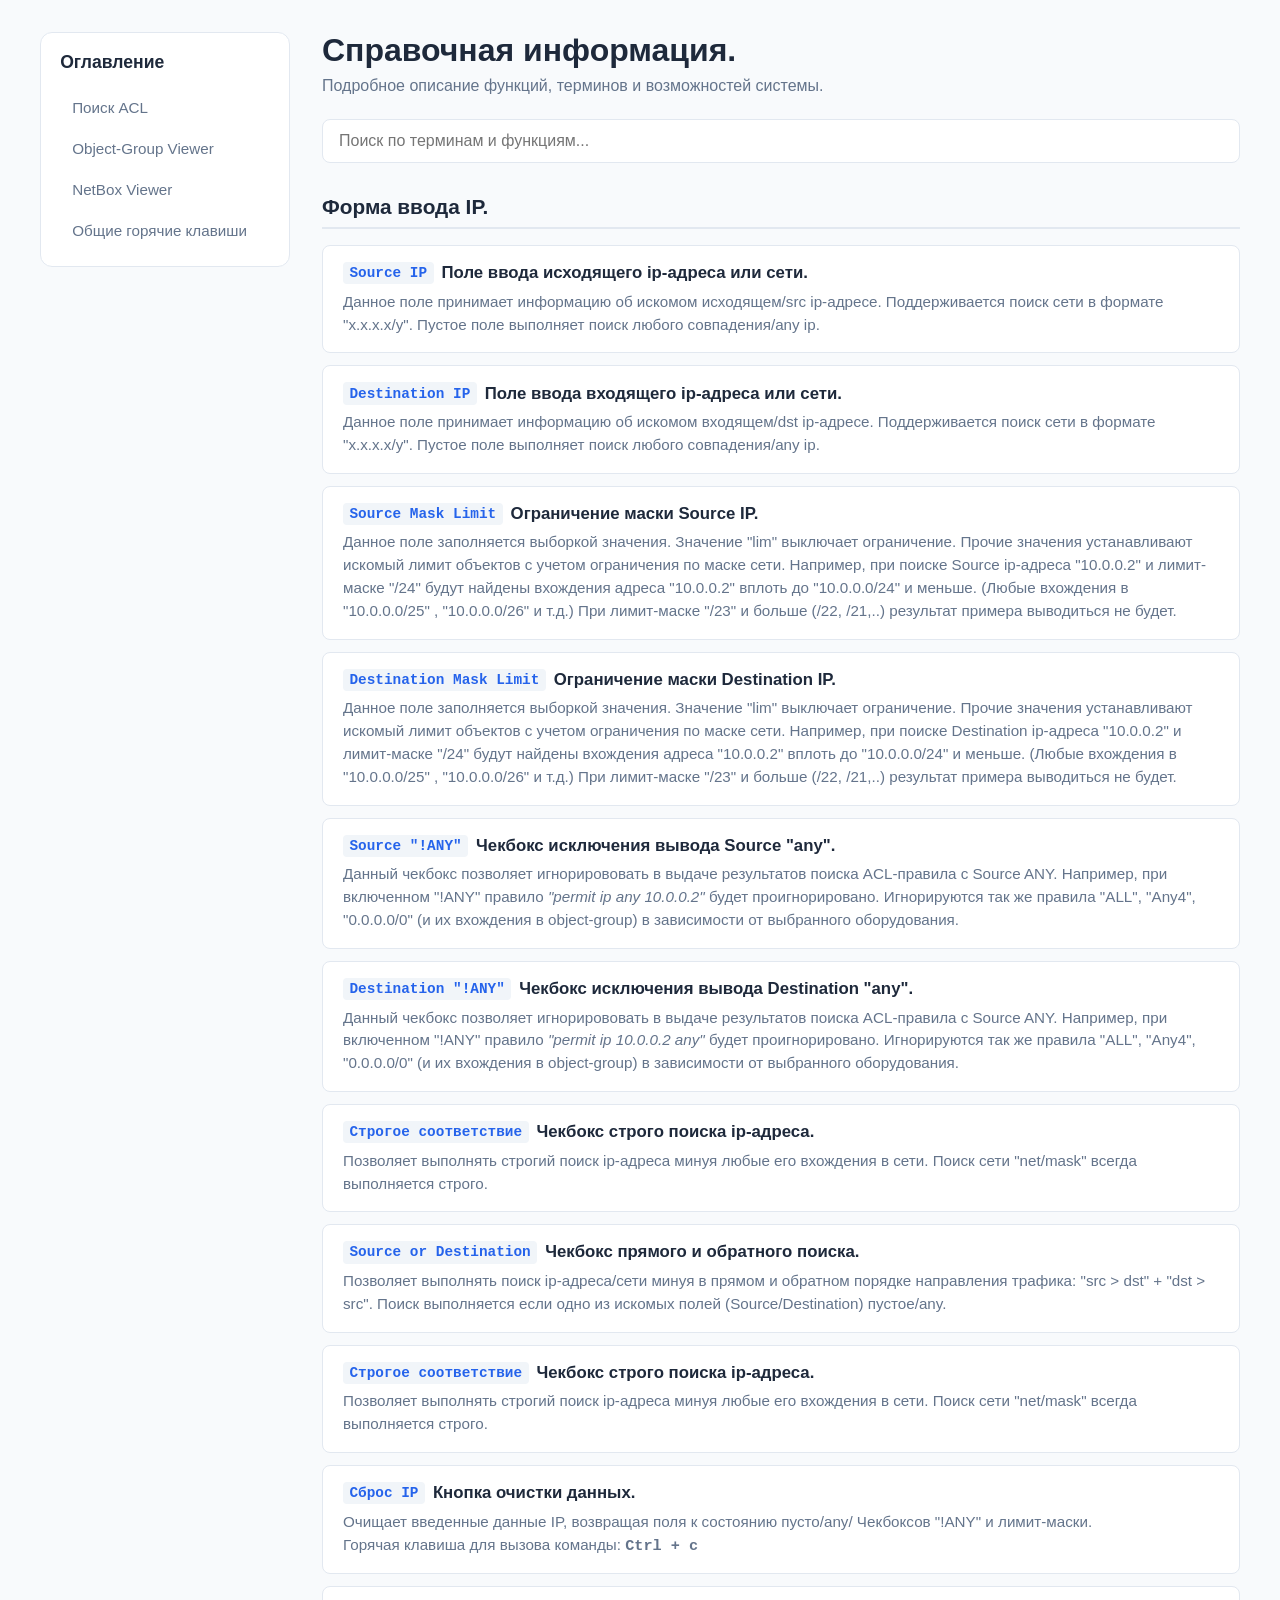
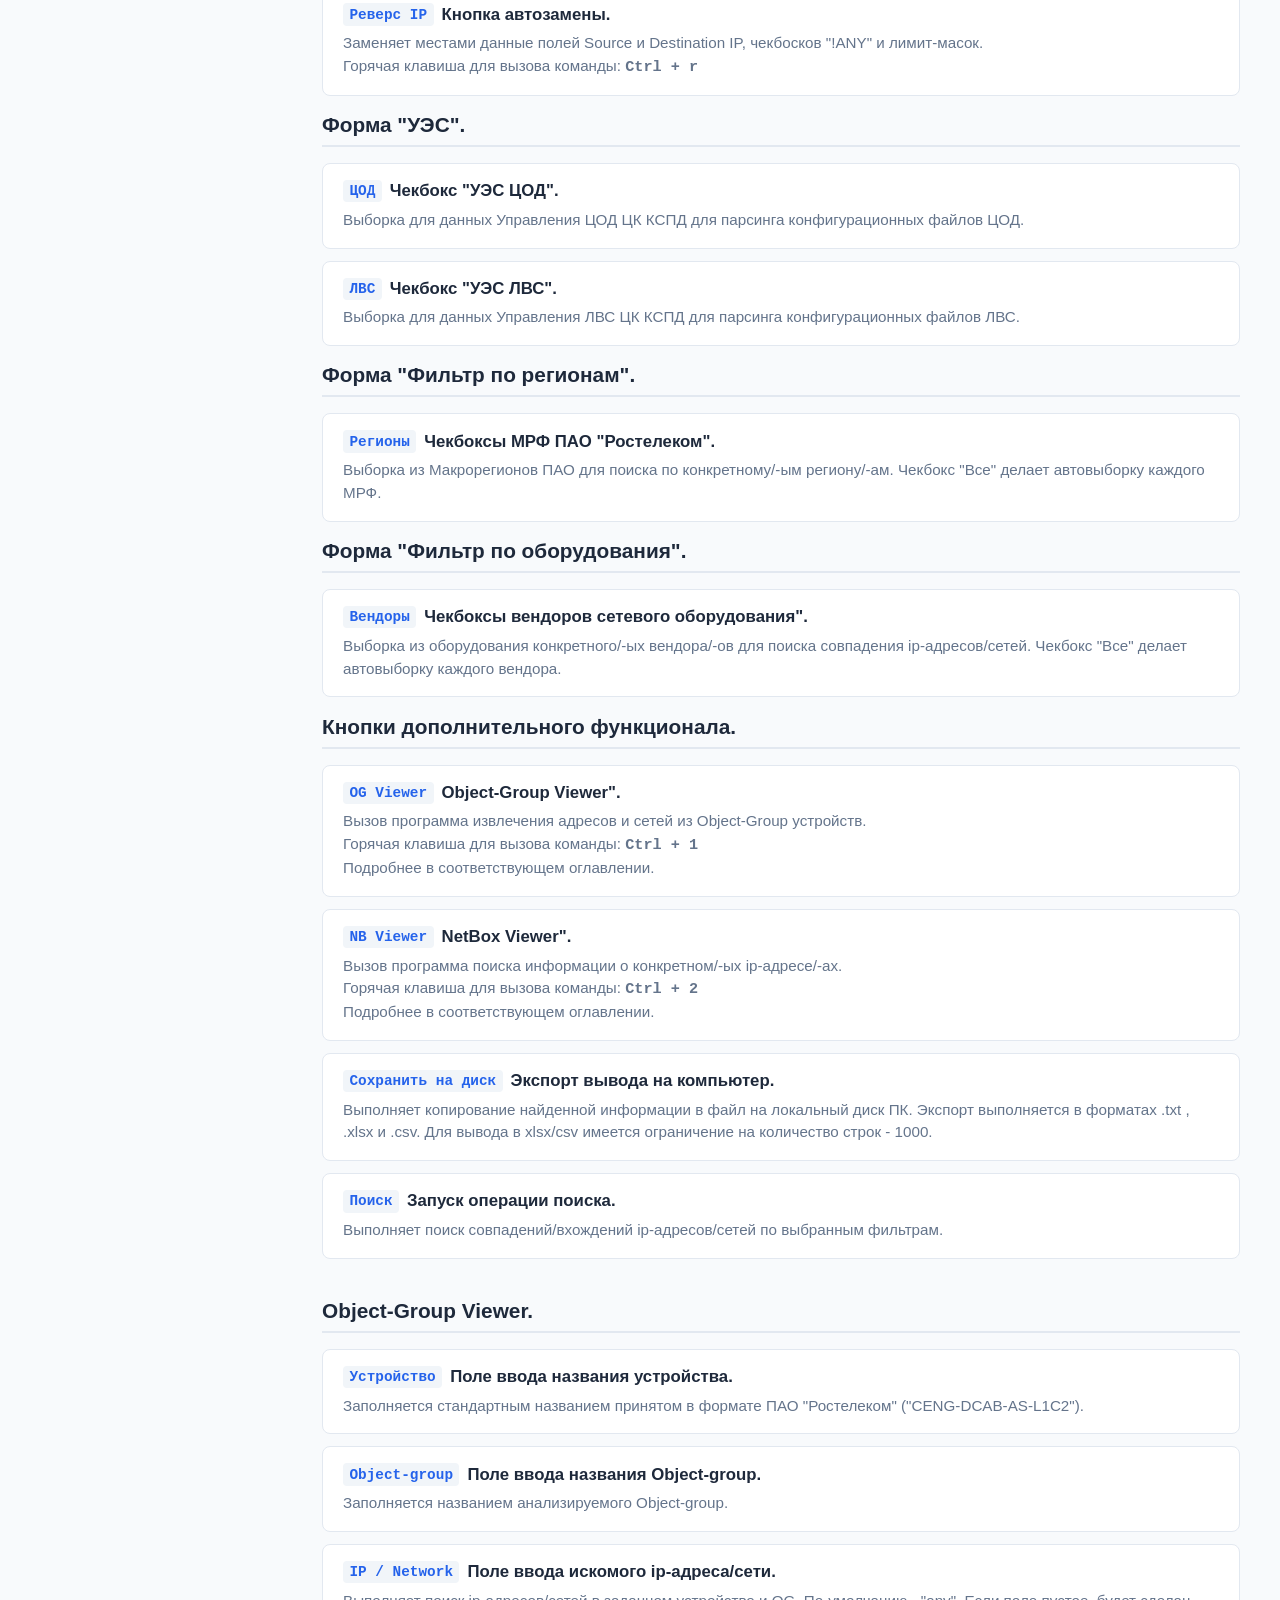
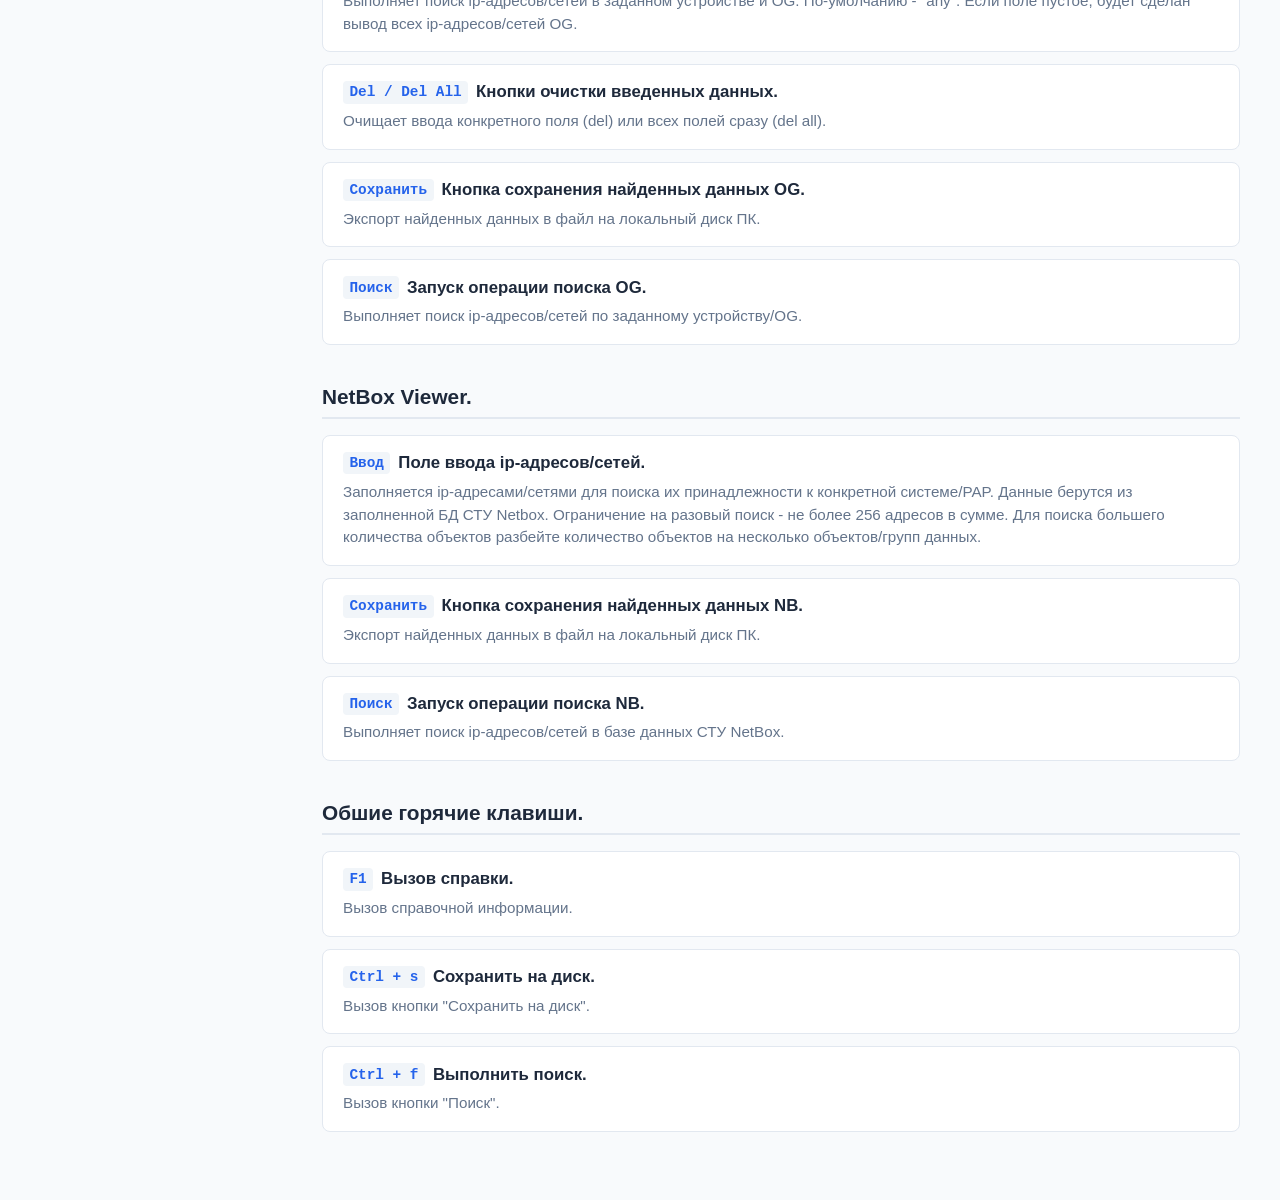
==== commit b1c7966e: "1. Добавлена инфа об !Any и mask-limit в help 2. Переделан tooltip и добавлена ссылка в него (?) 3. " ====
--- a/static/html/help.html
+++ b/static/html/help.html
@@ -28,7 +28,7 @@
 
             <!-- Заголовок и быстрый поиск -->
             <header class="help-header">
-                <h1>Справочная информация</h1>
+                <h1>Справочная информация.</h1>
                 <p>Подробное описание функций, терминов и возможностей системы.</p>
 
                 <div class="search-box">
@@ -58,6 +58,50 @@
                         Пустое поле выполняет поиск любого совпадения/any ip.
                     </div>
                 </div>
+                                 <div class="term-card">
+                    <div class="term-title">
+                        <code>Source Mask Limit</code> Ограничение маски Source IP.
+                    </div>
+                    <div class="term-desc">
+                        Данное поле заполняется выборкой значения. Значение "lim" выключает ограничение.
+                        Прочие значения устанавливают искомый лимит объектов с учетом ограничения по маске сети.
+                        Например, при поиске Source ip-адреса "10.0.0.2" и лимит-маске "/24" будут найдены вхождения
+                        адреса "10.0.0.2" вплоть до "10.0.0.0/24" и меньше. (Любые вхождения в "10.0.0.0/25" , "10.0.0.0/26" и т.д.)
+                        При лимит-маске "/23" и больше (/22, /21,..) результат примера выводиться не будет.
+                    </div>
+                </div>
+                                 <div class="term-card">
+                    <div class="term-title">
+                        <code>Destination Mask Limit</code> Ограничение маски Destination IP.
+                    </div>
+                    <div class="term-desc">
+                        Данное поле заполняется выборкой значения. Значение "lim" выключает ограничение.
+                        Прочие значения устанавливают искомый лимит объектов с учетом ограничения по маске сети.
+                        Например, при поиске Destination ip-адреса "10.0.0.2" и лимит-маске "/24" будут найдены вхождения
+                        адреса "10.0.0.2" вплоть до "10.0.0.0/24" и меньше. (Любые вхождения в "10.0.0.0/25" , "10.0.0.0/26" и т.д.)
+                        При лимит-маске "/23" и больше (/22, /21,..) результат примера выводиться не будет.
+                    </div>
+                </div>
+                                 <div class="term-card">
+                    <div class="term-title">
+                        <code>Source "!ANY"</code> Чекбокс исключения вывода Source "any".
+                    </div>
+                    <div class="term-desc">
+                        Данный чекбокс позволяет игнорирововать в выдаче результатов поиска ACL-правила с Source ANY.
+                        Например, при включенном "!ANY" правило <i>"permit ip any 10.0.0.2"</i> будет проигнорировано.
+                        Игнорируются так же правила "ALL", "Any4", "0.0.0.0/0" (и их вхождения в object-group) в зависимости от выбранного оборудования.
+                    </div>
+                </div>
+                                 <div class="term-card">
+                    <div class="term-title">
+                        <code>Destination "!ANY"</code> Чекбокс исключения вывода Destination "any".
+                    </div>
+                    <div class="term-desc">
+                        Данный чекбокс позволяет игнорирововать в выдаче результатов поиска ACL-правила с Source ANY.
+                        Например, при включенном "!ANY" правило <i>"permit ip 10.0.0.2 any"</i> будет проигнорировано.
+                        Игнорируются так же правила "ALL", "Any4", "0.0.0.0/0" (и их вхождения в object-group) в зависимости от выбранного оборудования.
+                    </div>
+                </div>
 
                 <div class="term-card">
                     <div class="term-title">
@@ -91,19 +135,19 @@
 
             <div class="term-card">
                     <div class="term-title">
-                        <code>Сброс IP</code> Кнопка очистки данных Source/Destination IP.
-                    </div>
-                    <div class="term-desc">
-                    Очищает введенные данные, возвращая поля к состоянию пусто/any/.<br>
+                        <code>Сброс IP</code> Кнопка очистки данных.
+                    </div>
+                    <div class="term-desc">
+                    Очищает введенные данные IP, возвращая поля к состоянию пусто/any/ Чекбоксов "!ANY" и лимит-маски.<br>
                         Горячая клавиша для вызова команды: <code><b>Ctrl + c</b></code>
                     </div>
                 </div>
            <div class="term-card">
                     <div class="term-title">
-                        <code>Реверс IP</code> Кнопка автозамены Source/Destination IP.
-                    </div>
-                    <div class="term-desc">
-                    Заменяет местами данные полей Source и Destination IP.<br>
+                        <code>Реверс IP</code> Кнопка автозамены.
+                    </div>
+                    <div class="term-desc">
+                    Заменяет местами данные полей Source и Destination IP, чекбосков "!ANY" и лимит-масок.<br>
                         Горячая клавиша для вызова команды: <code><b>Ctrl + r</b></code>
                     </div>
                 </div>
@@ -168,6 +212,8 @@
                     <code>Сохранить на диск</code> Экспорт вывода на компьютер.</div>
                     <div class="term-desc">
                     Выполняет копирование найденной информации в файл на локальный диск ПК.
+                        Экспорт выполняется в форматах .txt , .xlsx и .csv.
+                        Для вывода в xlsx/csv имеется ограничение на количество строк - 1000.
                     </div>
                 </div>
                        <div class="term-card">
--- a/static/css/style.css
+++ b/static/css/style.css
@@ -1,6 +1,6 @@
 html, body {
     /* Минимальная ширина всей страницы должна быть не меньше вашей формы + запас под кнопки */
-    min-width: 1900px !important; /* Настройте это число (например, 850px или 900px), чтобы влезли и форма, и кнопки справа */
+    min-width: 1920px !important; /* Настройте это число (например, 850px или 900px), чтобы влезли и форма, и кнопки справа */
     overflow-x: auto !important;  /* Позволяет появляться горизонтальной прокрутке */
 }
 
@@ -50,37 +50,36 @@
 
 .form-card {
     align-self: flex-start;
-    width: 420px;
+    width: 470px;
     flex-shrink: 0;
     background: white;
     border-radius: 12px;
     box-shadow: 0 4px 15px rgba(0,0,0,0.1);
-    padding: 15px;        /* уменьшили отступы внутри карточки */
-    box-sizing: border-box;
-}
-
+    padding: 15px;        /* уменьшили отступы внутри карточки номер 1 */
+    box-sizing: border-box;
+}
+/*основная форма */
 .form-row {
     display: flex;
-    justify-content: space-between;
+    justify-content: flex-start;
     align-items: center;
-    gap: 5px;
+    gap: 6px; /*отступ между текстом и полем ввода*/
     margin-bottom: 10px; /*сократить расстояние между titles+inputs*/
 
 }
-
+/*текст и форма ввода*/
 .form-label {
+    width: 121px;
     min-width: 120px;
     text-align: right;
+    white-space: nowrap;
     font-weight: 600;
     color: #374151;
     font-size: 1.05rem;
     flex-shrink: 0;
 }
 
-.input-field {
-    width: 100%;     /* Насильно заставляем инпут занять только ширину карточки */
-    box-sizing: border-box;
-}
+
 
 .input-field:focus {
     border-color: #3b82f6;
@@ -88,13 +87,13 @@
     box-shadow: 0 0 0 3px rgba(59, 130, 246, 0.15);
 }
 /* Чекбоксы */
-/* Контейнер для чекбоксов и кнопок */
+/* Контейнер для чекбоксов и кнопок Сброс и Реверс*/
 .controls-row {
     display: flex;
     justify-content: space-between;
     align-items: flex-start;
     margin-top: 10px;
-    gap: 40px;
+    gap: 15px;
 }
 
 .checkboxes {
@@ -122,7 +121,7 @@
 }
 
 .btn-secondary {
-    padding: 5px 10px;
+    padding: 5px 17px;
     background-color: #64748b;
     color: white;
     border: none;
@@ -137,13 +136,29 @@
     background-color: #3b82f6;
 }
 
+#btn-reset:hover {
+    background-color: #ef4444; /* Красный цвет (Tailwind Red 500) */
+}
+
 .input-field {
-    width: 260px;
+    box-sizing: border-box;
+    width: 200px;
     padding: 12px 16px;
     border: 2px solid #d1d5db;
     border-radius: 8px;
     font-size: 1.05rem;
     color: #1f2937;
+
+    /*
+    width: 170px;
+    padding: 8px 12px;
+    border: 2px solid #d1d5db;
+    border-radius: 8px;
+    font-size: 1.05rem;
+    color: #1f2937;
+    */
+
+
 }
 
 .input-field::placeholder {
@@ -392,17 +407,6 @@
 }
 
 
-.download-container {
-    position: absolute;     /* Вырываем из потока */
-    right: 5px;             /* Сдвигаем в самый правый край */
-    top: 40px;               /* Центрируем по высоте */
-    transform: translateY(-50%); /* Идеальное выравнивание по высоте */
-    margin: 0;
-    padding: 0;
-    display: block;
-
-}
-
 
 
 /* Кнопка Поиск — большая */
@@ -431,6 +435,69 @@
     background-color: #1d4ed8;
     transform: translateY(-2px);
     box-shadow: 0 6px 16px rgba(37, 99, 235, 0.4);
+}
+
+/* Контейнер-родитель для правильного позиционирования */
+.download-container {
+    position: absolute;     /* Вырываем из потока */
+    right: 10px;             /* Сдвигаем в самый правый край */
+    top: 40px;               /* Центрируем по высоте */
+    transform: translateY(-50%); /* Идеальное выравнивание по высоте */
+    margin: 0;
+    padding: 0;
+    display: block;
+    z-index: 9999;
+}
+
+/* Выпадающий блок */
+.download-menu {
+    display: none; /* По умолчанию скрыто */
+    position: absolute;
+    top: 100%;
+    margin-top: 1px;
+    background-color: #ffffff;
+    min-width: 182px;
+    border-radius: 8px;
+    box-shadow: 0 4px 15px rgba(0, 0, 0, 0.15);
+    border: 1px solid #e2e8f0;
+    z-index: 9999;
+    overflow: hidden;
+    padding: 4px 0; /* Небольшие отступы сверху и снизу */
+}
+
+/* Переключатель видимости */
+.download-menu.show {
+    display: flex;
+    flex-direction: column; /* Принудительно выстраиваем кнопки СВЕРХУ ВНИЗ */
+}
+
+/* Оформление каждого пункта (сброс системных рамок кнопок) */
+.download-item {
+    width: 100%;
+    padding: 10px 16px;
+    border: none; /* Убираем серо-белые рамки браузера */
+    background: none;
+    color: #2d3748;
+    text-align: left;
+    font-size: 14px;
+    font-weight: 500;
+    cursor: pointer;
+    transition: background-color 0.15s ease, color 0.15s ease;
+    display: flex;
+    align-items: center;
+    gap: 8px; /* Расстояние между иконкой и текстом */
+    box-sizing: border-box;
+}
+
+/* Эффект при наведении мышкой */
+.download-item:hover {
+    background-color: #edf2f7;
+    color: #2b6cb0;
+}
+/* Стрелочка у кнопки */
+.arrow {
+    font-size: 10px;
+    margin-left: 6px;
 }
 
 /**/
@@ -546,4 +613,123 @@
     color: #ffffff;
     border-color: #2563eb;
     box-shadow: 0 2px 6px rgba(59, 130, 246, 0.3);
+}
+/*нисп. меню*/
+.mask-select {
+    box-sizing: border-box;       /* Учитывает border и padding в общей высоте */
+    height: 51px;                 /* Точная высота полей input */
+    padding: 4px 2px;            /* Внутренние отступы как у input */
+    border: 2px solid #d1d5db;    /* Рамка идентичная input */
+    border-radius: 8px;           /* Скругление как у input */
+    font-size: 1rem;
+    color: #1f2937;
+    background-color: #ffffff;
+    outline: none;
+    cursor: pointer;
+    transition: all 0.2s ease;
+    flex-shrink: 0;
+    align-self: stretch;
+}
+
+.mask-select:hover {
+    border-color: #9ca3af;
+}
+
+.mask-select:focus {
+    border-color: #3b82f6;
+    box-shadow: 0 0 0 3px rgba(59, 130, 246, 0.15);
+}
+
+.not-any-label {
+    display: flex;
+    align-items: center;
+    gap: 4px;
+    font-size: 0.85rem;
+    font-weight: 700;
+    color: #dc2626; /* Красный цвет для акцента на !ANY */
+    cursor: pointer;
+    user-select: none;
+    white-space: nowrap;
+    flex-shrink: 0;
+}
+
+.not-any-label input[type="checkbox"] {
+    width: 16px;
+    height: 16px;
+    accent-color: #dc2626;
+}
+
+/*подсказки*/
+
+.input-wrapper {
+    position: relative;
+    display: inline-block;
+}
+
+/* 2. Само всплывающее окно (стили, фон, отступы) */
+.tooltip-box {
+    position: absolute;
+    bottom: 125%;                /* Показывается НАД элементом */
+    left: 50%;
+    transform: translateX(-50%); /* Центрирование по горизонтали */
+
+    /* Форматирование и внешний вид */
+    background-color: #ffffff;
+    color: #1e293b;
+    font-size: 0.85rem;
+    font-weight: 500;
+    line-height: 1.4;
+    padding: 4px 6px;           /* Отступы внутри подсказки */
+    border-radius: 6px;
+    box-shadow: 0 10px 15px -3px rgba(0, 0, 0, 0.2);
+
+
+    /* Управление переносом текста и шириной */
+
+    width: max-content;
+    max-width: 250px;            /* Максимальная ширина */
+    text-align: left;
+    white-space: nowrap;
+    width: max-content;
+    max-width: none;
+
+    /* Скрываем по умолчанию */
+    opacity: 0;
+    visibility: hidden;
+    transition: opacity 0.3s ease, transform 0.3s ease, visibility 0.3s ease;
+
+    /* КРИТИЧНО ДЛЯ ССЫЛОК: */
+    pointer-events: auto;        /* Включаем клики и взаимодействие */
+    z-index: 10000;              /* Поверх всех элементов */
+}
+
+/* 3. Невидимый "мостик" под тултипом, чтобы мышка не "выпадала" при переходе на ссылку */
+.tooltip-box::after {
+    content: "";
+    position: absolute;
+    top: 100%;
+    left: 0;
+    width: 100%;
+    height: 15px;                /* Заполняет зазор между полем и подсказкой */
+}
+
+/* 4. Показываем подсказку при наведении на контейнер ИЛИ на сам tooltip */
+.input-wrapper:hover .tooltip-box,
+.tooltip-box:hover {
+    opacity: 1;
+    visibility: visible;
+    transform: translateX(-50%);
+    transition-delay: 1s;      /* Уменьшили задержку, чтобы с подсказкой было удобно работать */
+}
+
+/* 5. Стилизация ссылки внутри тултипа */
+.tooltip-box a {
+    color: #2563eb;
+    text-decoration: underline;
+    font-weight: 600;
+
+}
+
+.tooltip-box a:hover {
+    color: #1d4ed8;
 }
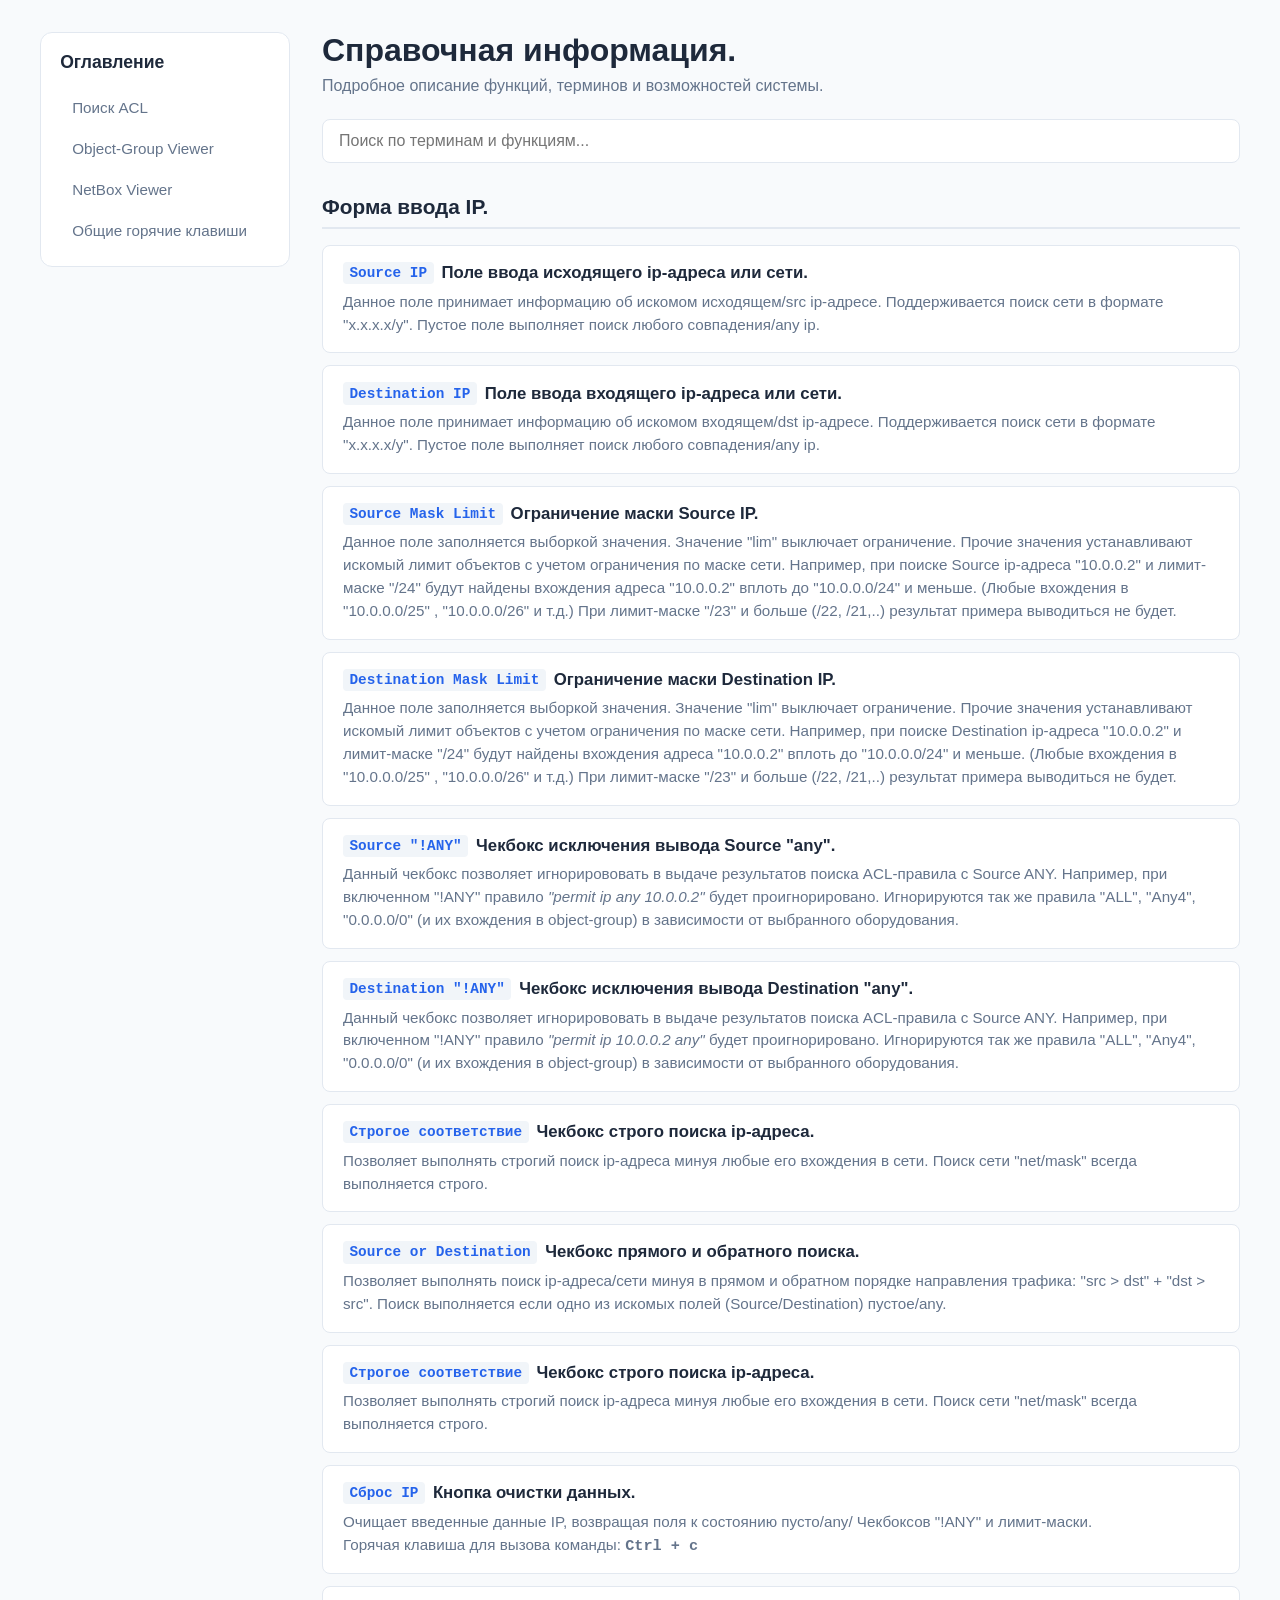
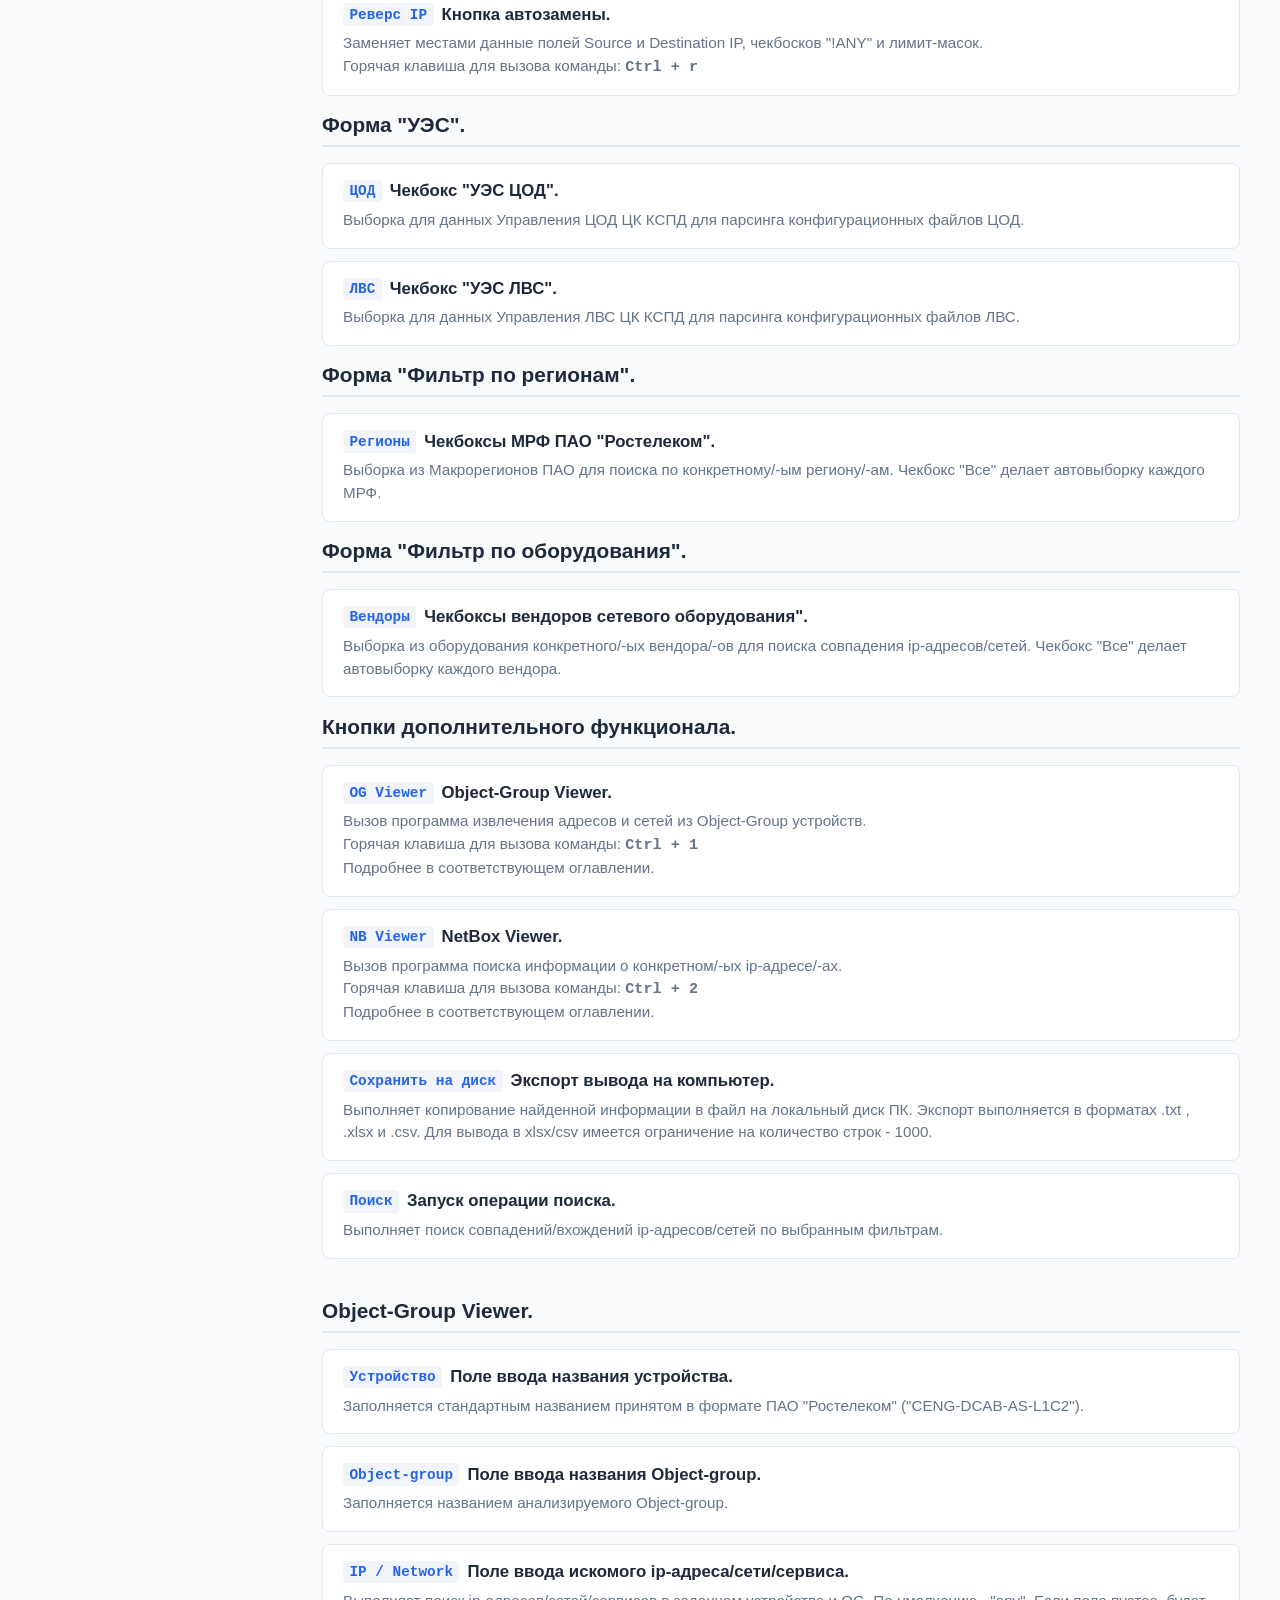
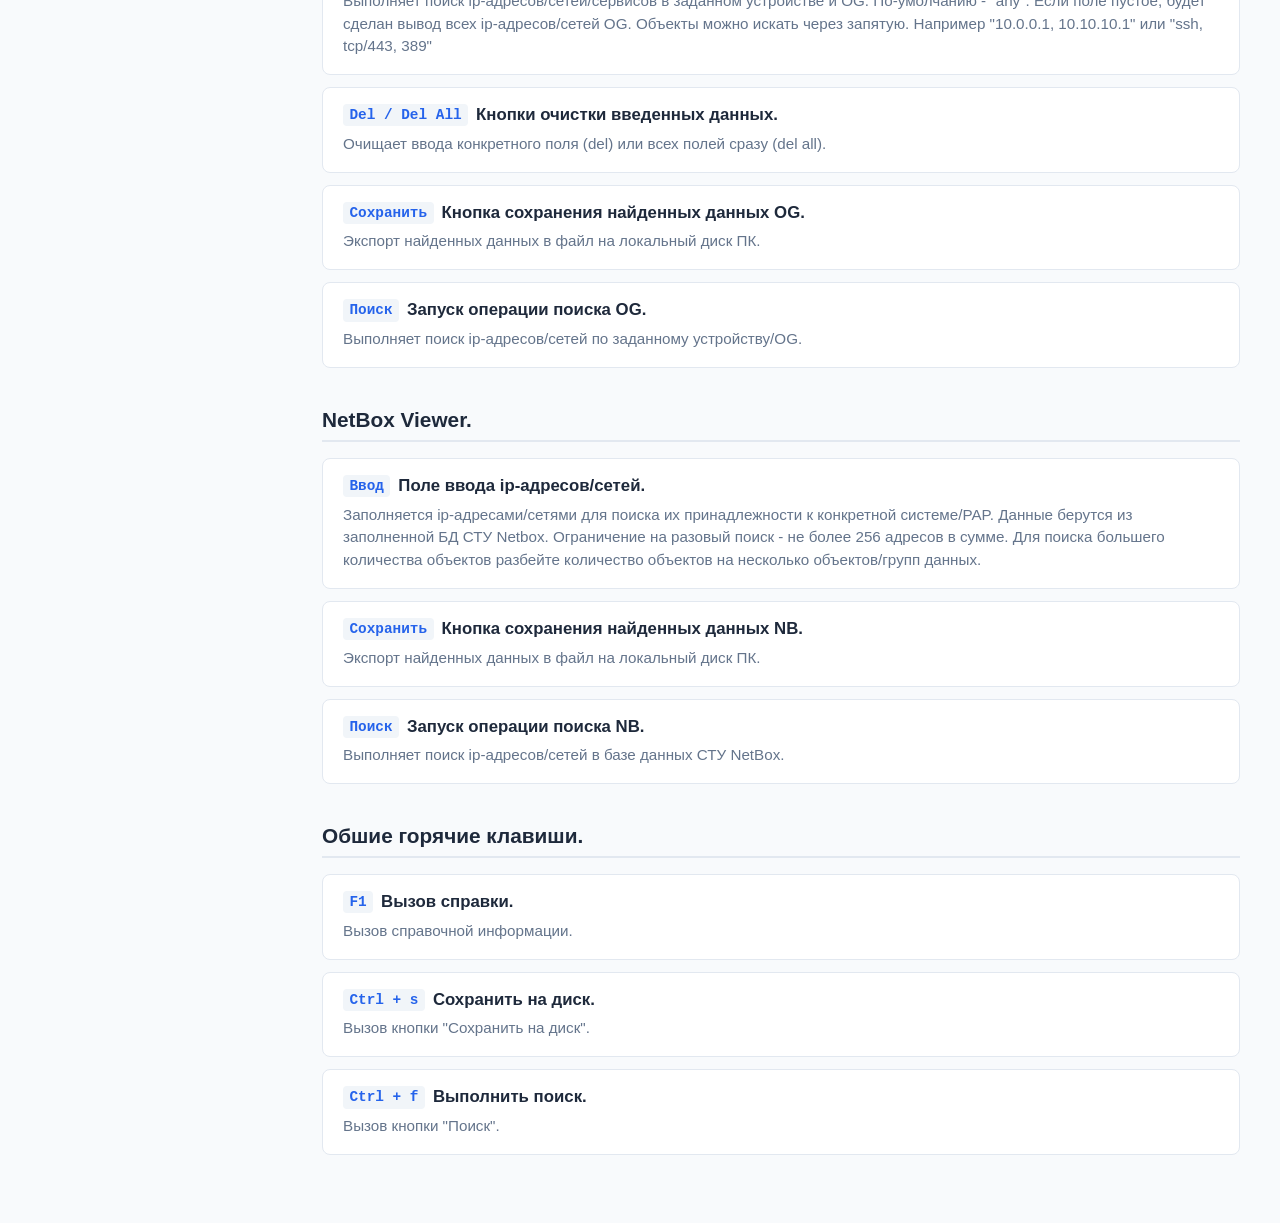
==== commit 2df10e0c: "Доработка парсеров для лимит-маски и ignore_any. Фиксы фронтенда." ====
--- a/static/html/help.html
+++ b/static/html/help.html
@@ -191,7 +191,7 @@
                 <h2>Кнопки дополнительного функционала.</h2>
                 <div class="term-card">
                     <div class="term-title">
-                    <code>OG Viewer</code> Object-Group Viewer".</div>
+                    <code>OG Viewer</code> Object-Group Viewer.</div>
                     <div class="term-desc">
                     Вызов программа извлечения адресов и сетей из Object-Group устройств.<br>
                         Горячая клавиша для вызова команды: <code><b>Ctrl + 1</b></code><br>
@@ -200,7 +200,7 @@
                 </div>
                                 <div class="term-card">
                     <div class="term-title">
-                    <code>NB Viewer</code> NetBox Viewer".</div>
+                    <code>NB Viewer</code> NetBox Viewer.</div>
                     <div class="term-desc">
                     Вызов программа поиска информации о конкретном/-ых ip-адресе/-ах.<br>
                         Горячая клавиша для вызова команды: <code><b>Ctrl + 2</b></code><br>
@@ -242,10 +242,11 @@
                 </div>
                        <div class="term-card">
                     <div class="term-title">
-                    <code>IP / Network</code>Поле ввода искомого ip-адреса/сети.</div>
-                    <div class="term-desc">
-                    Выполняет поиск ip-адресов/сетей в заданном устройстве и OG.
+                    <code>IP / Network</code>Поле ввода искомого ip-адреса/сети/сервиса.</div>
+                    <div class="term-desc">
+                    Выполняет поиск ip-адресов/сетей/сервисов в заданном устройстве и OG.
                         По-умолчанию - "any". Если поле пустое, будет сделан вывод всех ip-адресов/сетей OG.
+                        Объекты можно искать через запятую. Например "10.0.0.1, 10.10.10.1" или "ssh, tcp/443, 389"
 
                     </div>
                 </div>
--- a/static/css/style.css
+++ b/static/css/style.css
@@ -647,7 +647,6 @@
     font-size: 0.85rem;
     font-weight: 700;
     color: #dc2626; /* Красный цвет для акцента на !ANY */
-    cursor: pointer;
     user-select: none;
     white-space: nowrap;
     flex-shrink: 0;
